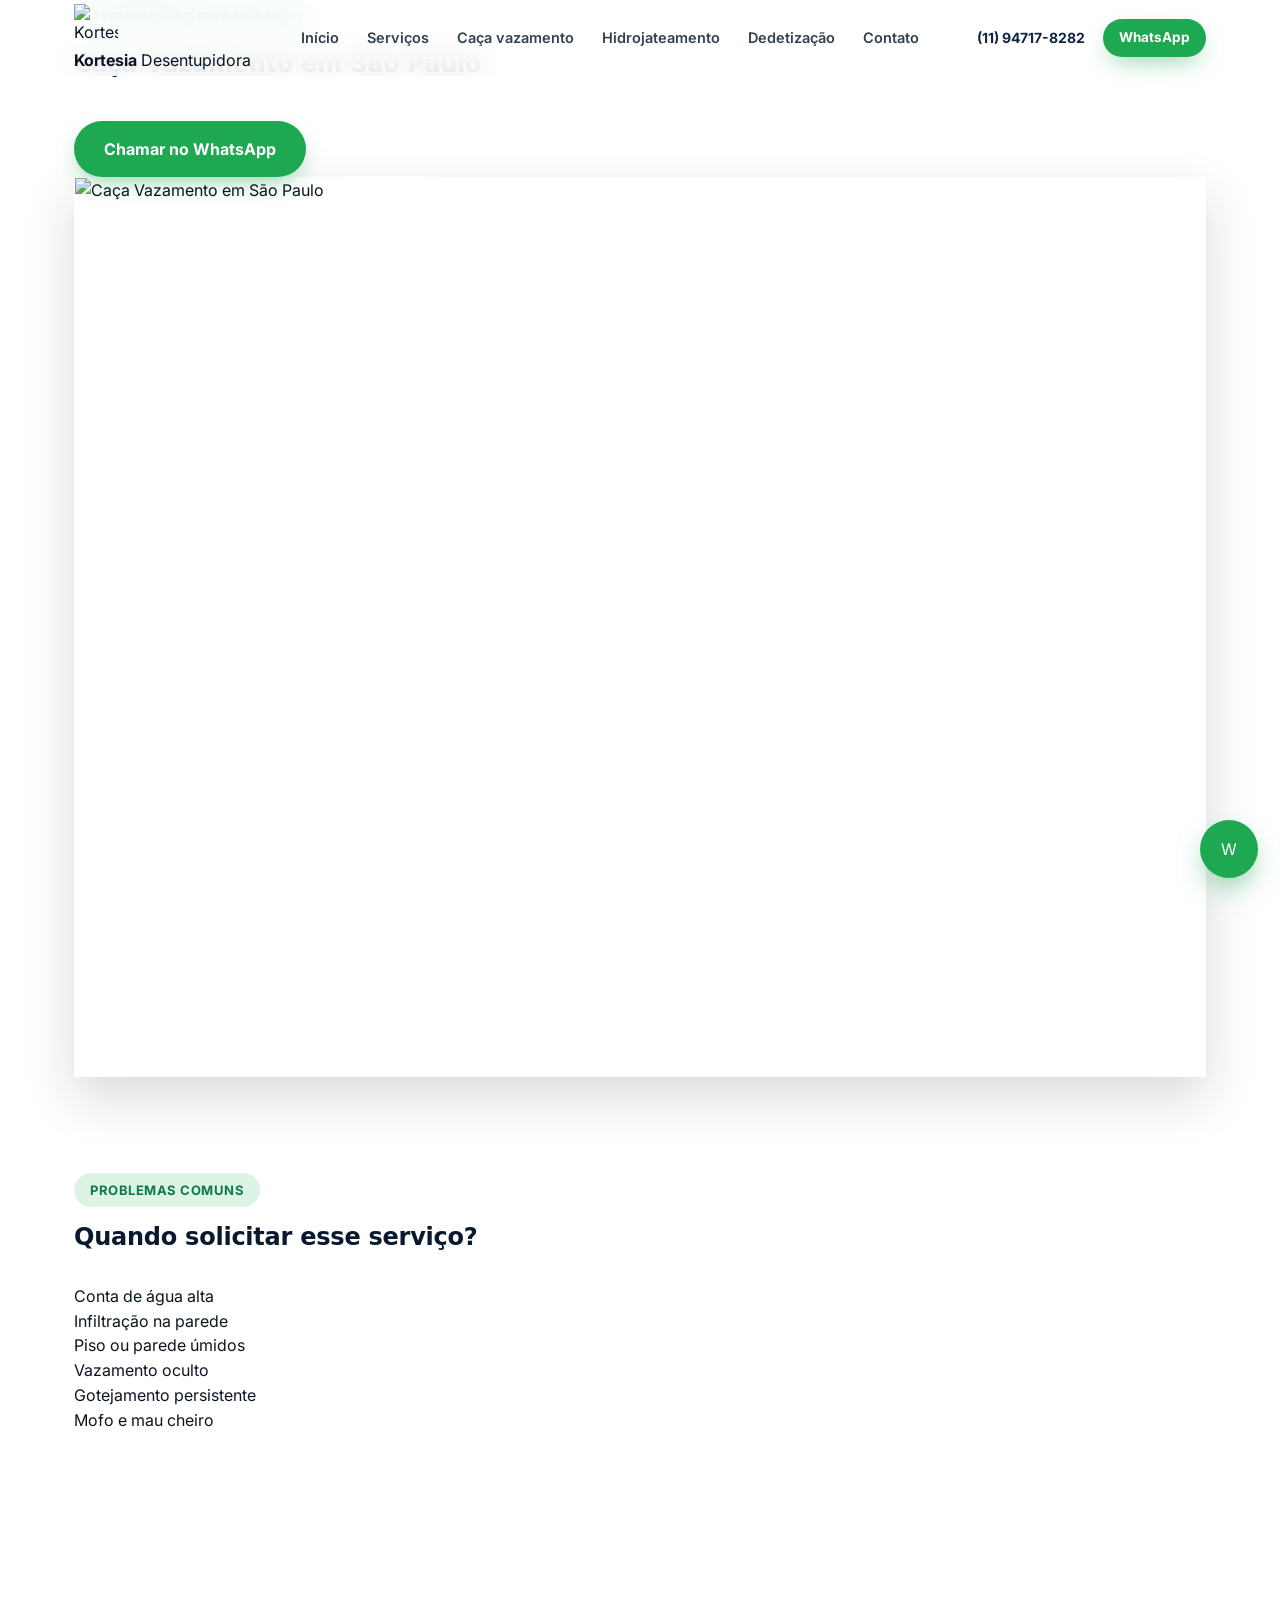
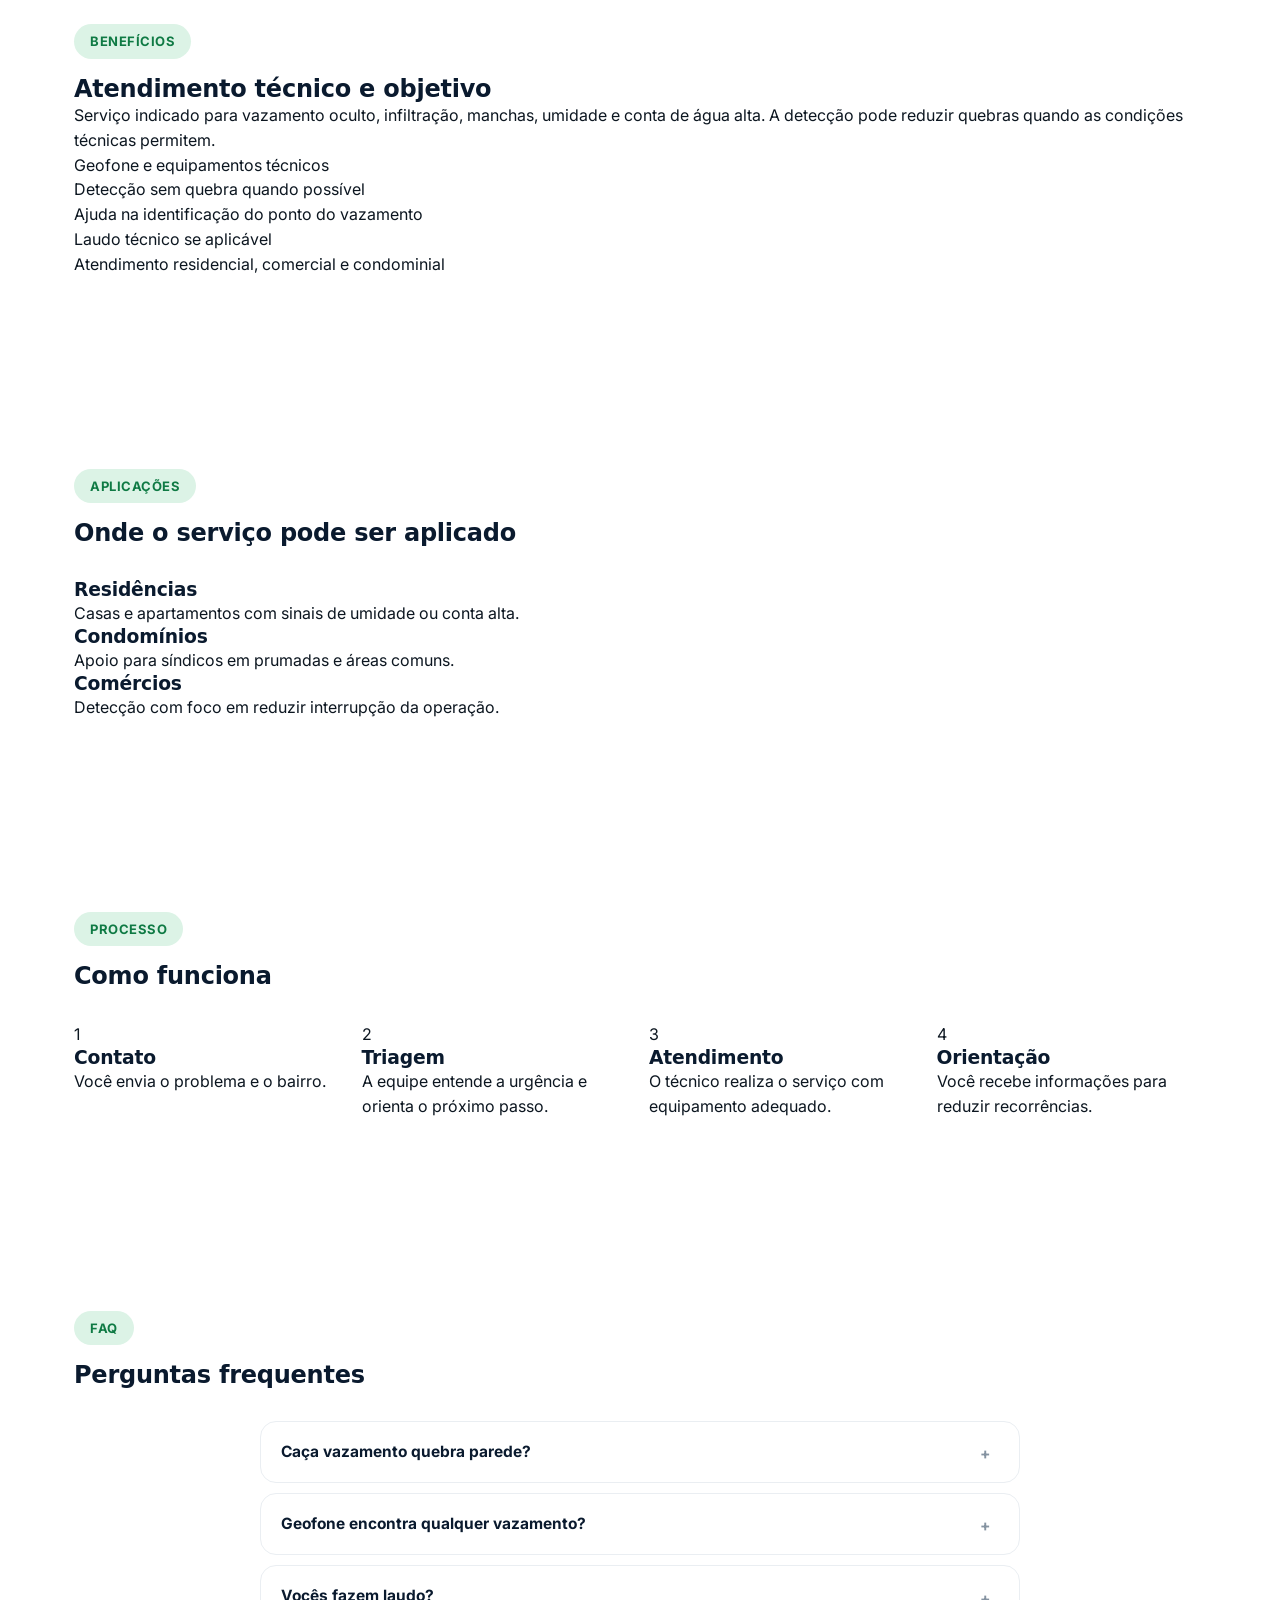
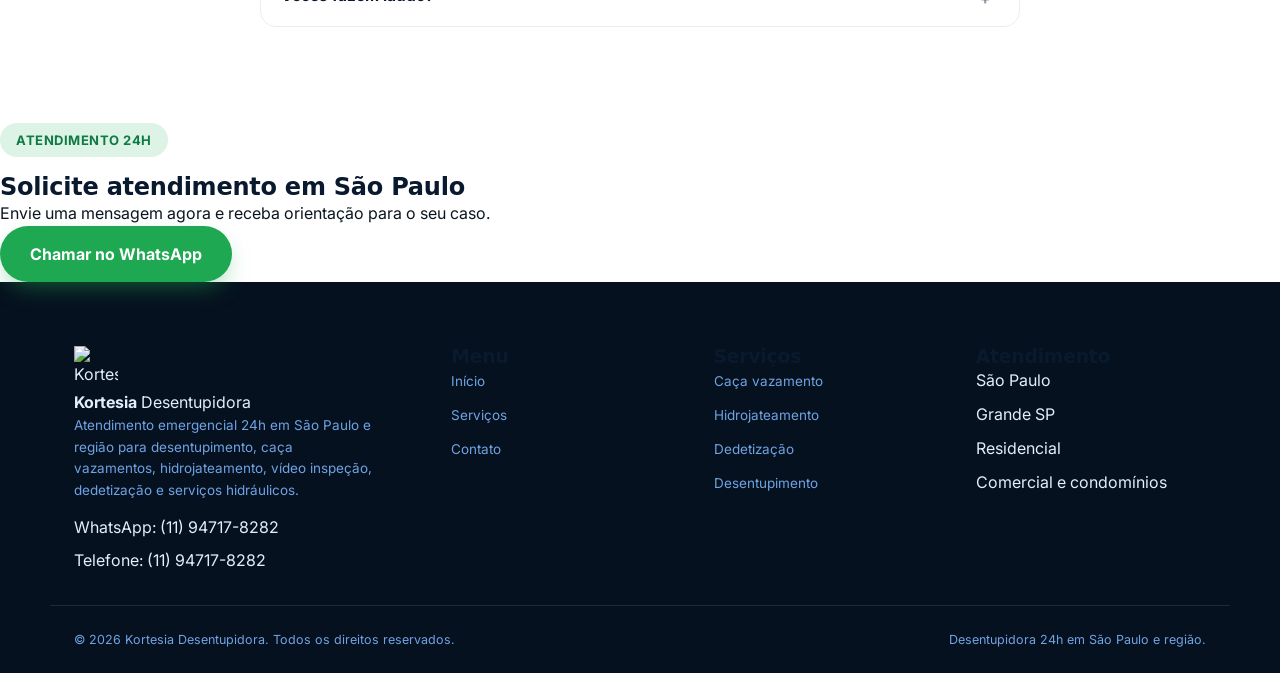
==== pages/caca-vazamento.html @ 4e8996d7 "primeiro commit" ====
<!DOCTYPE html>
<html lang="pt-BR">
  <head>
    <meta charset="UTF-8"/>
    <meta name="viewport" content="width=device-width, initial-scale=1.0"/>
    <title>
      Ca&ccedil;a Vazamento em S&atilde;o Paulo | Kortesia Desentupidora
    </title>
    <meta name="description" content="Servi&ccedil;o indicado para vazamento oculto, infiltra&ccedil;&atilde;o, manchas, umidade e conta de &aacute;gua alta. A detec&ccedil;&atilde;o pode reduzir quebras quando as condi&ccedil;&otilde;es t&eacute;cnicas permitem."/>
    <meta name="robots" content="index, follow"/>
    <meta name="theme-color" content="#0f2f57"/>
    <link rel="canonical" href="https://www.kortesiadesentupidora.com.br/pages/caca-vazamento.html"/>
    <meta property="og:title" content="Ca&ccedil;a Vazamento em S&atilde;o Paulo | Kortesia Desentupidora"/>
    <meta property="og:description" content="Servi&ccedil;o indicado para vazamento oculto, infiltra&ccedil;&atilde;o, manchas, umidade e conta de &aacute;gua alta. A detec&ccedil;&atilde;o pode reduzir quebras quando as condi&ccedil;&otilde;es t&eacute;cnicas permitem."/>
    <meta property="og:type" content="website"/>
    <meta property="og:image" content="https://www.kortesiadesentupidora.com.br/assets/img/caca-vazamento.webp"/>
    <link rel="preconnect" href="https://fonts.googleapis.com"/>
    <link rel="preconnect" href="https://fonts.gstatic.com" crossorigin/>
    <link href="https://fonts.googleapis.com/css2?family=Inter:wght@400;500;600;700;800;900&display=swap" rel="stylesheet"/>
    <link rel="stylesheet" href="../src/css/variables.css" />
    <link rel="stylesheet" href="../src/css/reset.css" />
    <link rel="stylesheet" href="../src/css/base.css" />
    <link rel="stylesheet" href="../src/css/layout.css" />
    <link rel="stylesheet" href="../src/css/components.css" />
    <link rel="stylesheet" href="../src/css/home.css" />
    <link rel="stylesheet" href="../src/css/pages.css" />
    <link rel="stylesheet" href="../src/css/responsive.css" />
  </head>
  <body>
    <header class="site-header" id="header">
      <div class="container header-inner">
        <a class="brand" href="../index.html" aria-label="Kortesia Desentupidora">
          <img src="../assets/img/logo.png" alt="Kortesia Desentupidora" width="44" height="44"/>
          <span>
            <strong>
              Kortesia
            </strong>
            Desentupidora
          </span>
        </a>
        <nav class="desktop-nav" aria-label="Menu principal">
          <a href="../index.html">
            In&iacute;cio
          </a>
          <a href="./servicos.html">
            Servi&ccedil;os
          </a>
          <a href="./caca-vazamento.html">
            Ca&ccedil;a vazamento
          </a>
          <a href="./hidrojateamento.html">
            Hidrojateamento
          </a>
          <a href="./dedetizacao.html">
            Dedetiza&ccedil;&atilde;o
          </a>
          <a href="./contato.html">
            Contato
          </a>
        </nav>
        <div class="header-actions">
          <a class="header-phone" href="#" data-phone-link>
            <span data-phone-display>
            </span>
          </a>
          <a class="btn btn-whatsapp btn-sm" href="#" data-whatsapp-message="Ol&aacute;! Preciso de um or&ccedil;amento." target="_blank" rel="noopener">
            WhatsApp
          </a>
          <button class="hamburger" id="hamburger" type="button" aria-label="Abrir menu" aria-expanded="false" aria-controls="mobileMenu">
            <span>
            </span>
            <span>
            </span>
            <span>
            </span>
          </button>
        </div>
      </div>
    </header>
    <div class="mobile-menu" id="mobileMenu" role="navigation" aria-label="Menu mobile" aria-hidden="true">
      <a href="../index.html">
        In&iacute;cio
      </a>
      <a href="./servicos.html">
        Servi&ccedil;os
      </a>
      <a href="./caca-vazamento.html">
        Ca&ccedil;a vazamento
      </a>
      <a href="./hidrojateamento.html">
        Hidrojateamento
      </a>
      <a href="./dedetizacao.html">
        Dedetiza&ccedil;&atilde;o
      </a>
      <a href="./contato.html">
        Contato
      </a>
      <div class="mobile-menu-actions">
        <a class="btn btn-whatsapp" href="#" data-whatsapp-message="Ol&aacute;! Preciso de atendimento." target="_blank" rel="noopener">
          Chamar no WhatsApp
        </a>
        <a class="btn btn-phone" href="#" data-phone-link>
          Ligar agora:
          <span data-phone-display>
          </span>
        </a>
      </div>
    </div>
    <main>
      <section class="page-hero">
        <div class="container page-hero-grid">
          <div>
            <span class="eyebrow">
              Atendimento em S&atilde;o Paulo
            </span>
            <h1>
              Ca&ccedil;a Vazamento em S&atilde;o Paulo
            </h1>
            <p>
              Localiza&ccedil;&atilde;o de vazamentos ocultos com geofone e equipamentos t&eacute;cnicos, sem quebradeira quando poss&iacute;vel.
            </p>
            <div class="hero-actions">
              <a class="btn btn-whatsapp btn-lg" href="#" data-whatsapp-message="Ol&aacute;! Preciso de ca&ccedil;a vazamento em S&atilde;o Paulo." target="_blank" rel="noopener">
                Chamar no WhatsApp
              </a>
              <a class="btn btn-outline btn-lg" href="#" data-phone-link>
                Ligar agora
              </a>
            </div>
          </div>
          <img src="../assets/img/caca-vazamento.webp" alt="Ca&ccedil;a Vazamento em S&atilde;o Paulo" width="1200" height="900"/>
        </div>
      </section>
      <section class="section soft">
        <div class="container">
          <div class="section-head">
            <span class="eyebrow">
              Problemas comuns
            </span>
            <h2>
              Quando solicitar esse servi&ccedil;o?
            </h2>
          </div>
          <div class="quick-grid reveal">
            <div>
              Conta de &aacute;gua alta
            </div>
            <div>
              Infiltra&ccedil;&atilde;o na parede
            </div>
            <div>
              Piso ou parede &uacute;midos
            </div>
            <div>
              Vazamento oculto
            </div>
            <div>
              Gotejamento persistente
            </div>
            <div>
              Mofo e mau cheiro
            </div>
          </div>
        </div>
      </section>
      <section class="section">
        <div class="container split-grid">
          <div>
            <span class="eyebrow">
              Benef&iacute;cios
            </span>
            <h2>
              Atendimento t&eacute;cnico e objetivo
            </h2>
            <p>
              Servi&ccedil;o indicado para vazamento oculto, infiltra&ccedil;&atilde;o, manchas, umidade e conta de &aacute;gua alta. A detec&ccedil;&atilde;o pode reduzir quebras quando as condi&ccedil;&otilde;es t&eacute;cnicas permitem.
            </p>
          </div>
          <ul class="check-list boxed reveal">
            <li>
              Geofone e equipamentos t&eacute;cnicos
            </li>
            <li>
              Detec&ccedil;&atilde;o sem quebra quando poss&iacute;vel
            </li>
            <li>
              Ajuda na identifica&ccedil;&atilde;o do ponto do vazamento
            </li>
            <li>
              Laudo t&eacute;cnico se aplic&aacute;vel
            </li>
            <li>
              Atendimento residencial, comercial e condominial
            </li>
          </ul>
        </div>
      </section>
      <section class="section soft">
        <div class="container">
          <div class="section-head">
            <span class="eyebrow">
              Aplica&ccedil;&otilde;es
            </span>
            <h2>
              Onde o servi&ccedil;o pode ser aplicado
            </h2>
          </div>
          <div class="benefit-grid reveal">
            <article>
              <h3>
                Resid&ecirc;ncias
              </h3>
              <p>
                Casas e apartamentos com sinais de umidade ou conta alta.
              </p>
            </article>
            <article>
              <h3>
                Condom&iacute;nios
              </h3>
              <p>
                Apoio para s&iacute;ndicos em prumadas e &aacute;reas comuns.
              </p>
            </article>
            <article>
              <h3>
                Com&eacute;rcios
              </h3>
              <p>
                Detec&ccedil;&atilde;o com foco em reduzir interrup&ccedil;&atilde;o da opera&ccedil;&atilde;o.
              </p>
            </article>
          </div>
        </div>
      </section>
      <section class="section">
        <div class="container">
          <div class="section-head">
            <span class="eyebrow">
              Processo
            </span>
            <h2>
              Como funciona
            </h2>
          </div>
          <div class="steps reveal">
            <article>
              <span>
                1
              </span>
              <h3>
                Contato
              </h3>
              <p>
                Voc&ecirc; envia o problema e o bairro.
              </p>
            </article>
            <article>
              <span>
                2
              </span>
              <h3>
                Triagem
              </h3>
              <p>
                A equipe entende a urg&ecirc;ncia e orienta o pr&oacute;ximo passo.
              </p>
            </article>
            <article>
              <span>
                3
              </span>
              <h3>
                Atendimento
              </h3>
              <p>
                O t&eacute;cnico realiza o servi&ccedil;o com equipamento adequado.
              </p>
            </article>
            <article>
              <span>
                4
              </span>
              <h3>
                Orienta&ccedil;&atilde;o
              </h3>
              <p>
                Voc&ecirc; recebe informa&ccedil;&otilde;es para reduzir recorr&ecirc;ncias.
              </p>
            </article>
          </div>
        </div>
      </section>
      <section class="section soft">
        <div class="container">
          <div class="section-head">
            <span class="eyebrow">
              FAQ
            </span>
            <h2>
              Perguntas frequentes
            </h2>
          </div>
          <div class="faq-list reveal">
            <div class="faq-item">
              <button type="button" class="faq-q" aria-expanded="false">
                <span>
                  Ca&ccedil;a vazamento quebra parede?
                </span>
                <span class="faq-arrow">
                  +
                </span>
              </button>
              <div class="faq-a">
                A detec&ccedil;&atilde;o busca reduzir quebras. Quando necess&aacute;rio, a abertura &eacute; orientada no ponto mais prov&aacute;vel.
              </div>
            </div>
            <div class="faq-item">
              <button type="button" class="faq-q" aria-expanded="false">
                <span>
                  Geofone encontra qualquer vazamento?
                </span>
                <span class="faq-arrow">
                  +
                </span>
              </button>
              <div class="faq-a">
                O resultado depende do tipo de tubula&ccedil;&atilde;o, ru&iacute;do do ambiente e condi&ccedil;&otilde;es do local.
              </div>
            </div>
            <div class="faq-item">
              <button type="button" class="faq-q" aria-expanded="false">
                <span>
                  Voc&ecirc;s fazem laudo?
                </span>
                <span class="faq-arrow">
                  +
                </span>
              </button>
              <div class="faq-a">
                Quando aplic&aacute;vel, o laudo pode ser solicitado junto ao atendimento.
              </div>
            </div>
          </div>
        </div>
      </section>
      <div class="cta-band reveal">
        <div>
          <span class="eyebrow">
            Atendimento 24h
          </span>
          <h2>
            Solicite atendimento em S&atilde;o Paulo
          </h2>
          <p>
            Envie uma mensagem agora e receba orienta&ccedil;&atilde;o para o seu caso.
          </p>
        </div>
        <a class="btn btn-whatsapp btn-lg" href="#" data-whatsapp-message="Ol&aacute;! Preciso de ca&ccedil;a vazamento em S&atilde;o Paulo." target="_blank" rel="noopener">
          Chamar no WhatsApp
        </a>
      </div>
    </main>
    <footer class="site-footer">
      <div class="container footer-grid">
        <div class="footer-brand">
          <a class="brand brand-footer" href="../index.html">
            <img src="../assets/img/logo.png" alt="Kortesia Desentupidora" width="44" height="44" loading="lazy"/>
            <span>
              <strong>
                Kortesia
              </strong>
              Desentupidora
            </span>
          </a>
          <p>
            Atendimento emergencial 24h em S&atilde;o Paulo e regi&atilde;o para desentupimento, ca&ccedil;a vazamentos, hidrojateamento, v&iacute;deo inspe&ccedil;&atilde;o, dedetiza&ccedil;&atilde;o e servi&ccedil;os hidr&aacute;ulicos.
          </p>
          <div class="footer-contact">
            <a href="#" data-whatsapp-message="Ol&aacute;! Preciso de atendimento." target="_blank" rel="noopener">
              WhatsApp:
              <span data-phone-display>
              </span>
            </a>
            <a href="#" data-phone-link>
              Telefone:
              <span data-phone-display>
              </span>
            </a>
          </div>
        </div>
        <div>
          <h3>
            Menu
          </h3>
          <ul>
            <li>
              <a href="../index.html">
                In&iacute;cio
              </a>
            </li>
            <li>
              <a href="./servicos.html">
                Servi&ccedil;os
              </a>
            </li>
            <li>
              <a href="./contato.html">
                Contato
              </a>
            </li>
          </ul>
        </div>
        <div>
          <h3>
            Servi&ccedil;os
          </h3>
          <ul>
            <li>
              <a href="./caca-vazamento.html">
                Ca&ccedil;a vazamento
              </a>
            </li>
            <li>
              <a href="./hidrojateamento.html">
                Hidrojateamento
              </a>
            </li>
            <li>
              <a href="./dedetizacao.html">
                Dedetiza&ccedil;&atilde;o
              </a>
            </li>
            <li>
              <a href="./servicos.html">
                Desentupimento
              </a>
            </li>
          </ul>
        </div>
        <div>
          <h3>
            Atendimento
          </h3>
          <ul>
            <li>
              S&atilde;o Paulo
            </li>
            <li>
              Grande SP
            </li>
            <li>
              Residencial
            </li>
            <li>
              Comercial e condom&iacute;nios
            </li>
          </ul>
        </div>
      </div>
      <div class="container footer-bottom">
        <span>
          &copy; 2026 Kortesia Desentupidora. Todos os direitos reservados.
        </span>
        <span>
          Desentupidora 24h em S&atilde;o Paulo e regi&atilde;o.
        </span>
      </div>
    </footer>
    <a class="fab-whatsapp" href="#" data-whatsapp-message="Ol&aacute;! Preciso de atendimento." target="_blank" rel="noopener" aria-label="Chamar no WhatsApp">
      <span>
        W
      </span>
    </a>
    <div class="mobile-bar" role="navigation" aria-label="A&ccedil;&otilde;es r&aacute;pidas">
      <a class="btn btn-whatsapp" href="#" data-whatsapp-message="Ol&aacute;! Preciso de atendimento." target="_blank" rel="noopener">
        WhatsApp
      </a>
      <a class="btn btn-phone" href="#" data-phone-link>
        Ligar agora
      </a>
    </div>
    <script defer src="../src/js/config.js">
    </script>
    <script defer src="../src/js/whatsapp.js">
    </script>
    <script defer src="../src/js/menu.js">
    </script>
    <script defer src="../src/js/faq.js">
    </script>
    <script defer src="../src/js/scroll.js">
    </script>
    <script defer src="../src/js/form.js">
    </script>
    <script defer src="../src/js/main.js">
    </script>
    <script type="application/ld+json">
      {"@context":"https://schema.org","@type":"Plumber","name":"Kortesia Desentupidora","url":"https://www.kortesiadesentupidora.com.br/pages/caca-vazamento.html","telephone":"+5511947178282","areaServed":{"@type":"City","name":"S\u00e3o Paulo"},"description":"Ca&ccedil;a Vazamento em S&atilde;o Paulo","serviceType":["Ca&ccedil;a Vazamento em S&atilde;o Paulo"]}
    </script>
  </body>
</html>
---- src/css/variables.css ----
/* Variaveis de design */
:root{
  /* Brand — navy/petróleo (confiança técnica) + verde sinal (disponibilidade) */
  --navy-950:#06111f;
  --navy-900:#0a1a2e;
  --navy-800:#102542;
  --navy-700:#15315a;
  --navy-600:#1c4174;
  --navy-500:#27548f;
  --blue-400:#3f7fd1;
  --blue-300:#6fa3e3;
  --blue-100:#e4eefb;
  --blue-50:#f3f8fd;

  --signal-700:#0f7a44;
  --signal-600:#129650;
  --signal-500:#17ab5c;
  --signal-100:#dcf3e6;

  --wa-600:#1da851;
  --wa-700:#168a42;

  --amber-600:#c2660c;
  --amber-100:#fdedd9;

  --ink-900:#0c1620;
  --ink-700:#33414f;
  --ink-500:#5c6b7a;
  --ink-400:#8593a1;
  --ink-200:#d7dee5;
  --ink-100:#eaeef2;
  --ink-50:#f6f8fa;
  --white:#ffffff;

  --font-display:'Sora', system-ui, sans-serif;
  --font-body:'Inter', system-ui, sans-serif;

  --space-3xs:4px;
  --space-2xs:8px;
  --space-xs:12px;
  --space-sm:16px;
  --space-md:24px;
  --space-lg:32px;
  --space-xl:48px;
  --space-2xl:64px;
  --space-3xl:96px;

  --radius-sm:10px;
  --radius-md:16px;
  --radius-lg:22px;
  --radius-pill:999px;

  --shadow-sm:0 1px 2px rgba(10,26,46,.06), 0 1px 3px rgba(10,26,46,.08);
  --shadow-md:0 8px 24px rgba(10,26,46,.10);
  --shadow-lg:0 20px 48px rgba(10,26,46,.16);
  --shadow-card:0 1px 2px rgba(10,26,46,.04), 0 12px 28px rgba(10,26,46,.07);

  --ease:cubic-bezier(.32,.08,.24,1);
  --dur:220ms;

  --container:1180px;
  --header-h:76px;
}
---- src/css/base.css ----
/* Base, tipografia e utilitarios */
body{
  font-family:var(--font-body);
  color:var(--ink-900);
  background:var(--white);
  -webkit-font-smoothing:antialiased;
  line-height:1.55;
}
h1,h2,h3,h4{font-family:var(--font-display); color:var(--navy-900); line-height:1.18; letter-spacing:-.01em;}
.container{max-width:var(--container); margin:0 auto; padding:0 var(--space-md);}


:focus-visible{outline:3px solid var(--blue-300); outline-offset:2px; border-radius:4px;}

.section{padding:var(--space-3xl) 0;}
.section-sm{padding:var(--space-xl) 0;}


.text-center{text-align:center;}
.mt-12{margin-top:var(--space-xs);}
.mt-20{margin-top:var(--space-sm);}
.mt-32{margin-top:var(--space-md);}
.mt-40{margin-top:var(--space-lg);}
.mb-48{margin-bottom:var(--space-xl);}

.eyebrow{
  display:inline-flex; align-items:center; gap:8px;
  font-family:var(--font-body); font-weight:700; font-size:13px; letter-spacing:.04em; text-transform:uppercase;
  color:var(--signal-700); background:var(--signal-100);
  padding:7px 16px; border-radius:var(--radius-pill);
  margin-bottom:var(--space-sm);
}
.eyebrow--light{ color:var(--blue-300); background:rgba(255,255,255,.1); }
.eyebrow svg{width:15px;height:15px;}

.section-title{font-size:clamp(28px,4vw,40px); font-weight:700; margin-bottom:var(--space-xs);}
.section-title--light{color:var(--white);}
.section-subtitle{font-size:17px; color:var(--ink-500); max-width:560px; margin-top:var(--space-2xs);}
.section-subtitle--center{margin-left:auto;margin-right:auto; text-align:center;}
.section-subtitle--light{color:var(--blue-100);}
.section-head{margin-bottom:var(--space-lg);}

.ico{width:22px;height:22px;flex:none;stroke:currentColor;fill:none;stroke-width:1.8;stroke-linecap:round;stroke-linejoin:round;}
---- src/css/layout.css ----
/* Layout: header, menu e footer */
#header{
  position:fixed; top:0; left:0; right:0; z-index:100;
  height:var(--header-h);
  background:rgba(255,255,255,.85); backdrop-filter:blur(14px); -webkit-backdrop-filter:blur(14px);
  border-bottom:1px solid transparent;
  transition:border-color var(--dur) var(--ease), box-shadow var(--dur) var(--ease), background var(--dur) var(--ease);
}
#header.is-scrolled{border-color:var(--ink-100); box-shadow:0 6px 24px rgba(10,26,46,.06); background:rgba(255,255,255,.96);}
.header-inner{display:flex; align-items:center; justify-content:space-between; height:var(--header-h); gap:var(--space-md);}

.logo{display:flex; align-items:center; gap:11px; font-family:var(--font-display); font-weight:700; font-size:19px; color:var(--navy-900); flex:none;}
.logo-icon{
  width:38px;height:38px;border-radius:11px; background:linear-gradient(155deg, var(--navy-700), var(--navy-900));
  display:flex;align-items:center;justify-content:center; color:var(--signal-500); flex:none;
}
.logo-icon svg{width:21px;height:21px;}
.logo .accent{color:var(--signal-600);}

nav[aria-label="Menu principal"]{display:flex; align-items:center; gap:var(--space-md);}
nav[aria-label="Menu principal"] a{font-weight:600; font-size:14.5px; color:var(--ink-700); padding:8px 2px; position:relative; transition:color var(--dur);}
nav[aria-label="Menu principal"] a:hover{color:var(--navy-900);}
nav[aria-label="Menu principal"] a::after{
  content:""; position:absolute; left:0; right:0; bottom:0; height:2px; background:var(--signal-500);
  transform:scaleX(0); transition:transform var(--dur) var(--ease);
}
nav[aria-label="Menu principal"] a:hover::after{transform:scaleX(1);}

.header-actions{display:flex; align-items:center; gap:10px;}
.header-phone{display:flex; align-items:center; gap:7px; font-weight:700; font-size:14px; color:var(--navy-800); padding:9px 8px; border-radius:var(--radius-pill);}
.header-phone svg{width:17px;height:17px;}
.header-phone:hover{color:var(--signal-600);}

.hamburger{display:none; flex-direction:column; justify-content:center; gap:5px; width:40px; height:40px; border-radius:10px;}
.hamburger span{display:block; width:20px; height:2px; background:var(--navy-900); margin:0 auto; transition:transform var(--dur), opacity var(--dur);}
.hamburger.open span:nth-child(1){transform:translateY(7px) rotate(45deg);}
.hamburger.open span:nth-child(2){opacity:0;}
.hamburger.open span:nth-child(3){transform:translateY(-7px) rotate(-45deg);}




/* Mobile menu */
.mobile-menu{
  position:fixed; inset:var(--header-h) 0 0 0; z-index:99; background:var(--white);
  transform:translateX(100%); transition:transform var(--dur) var(--ease);
  padding:var(--space-md); overflow-y:auto;
  display:flex; flex-direction:column; gap:2px;
}
.mobile-menu.open{transform:translateX(0);}
.mobile-menu a{display:flex; align-items:center; gap:12px; padding:15px 10px; font-weight:600; font-size:16px; color:var(--ink-700); border-bottom:1px solid var(--ink-100);}
.mobile-menu a svg{width:19px;height:19px; color:var(--signal-600); flex:none;}
.mobile-menu-actions{display:flex; flex-direction:column; gap:10px; margin-top:var(--space-md);}
.mobile-menu-actions .btn{width:100%;}
body.menu-open{overflow:hidden;}

footer{background:var(--navy-950); color:var(--blue-100); padding:var(--space-2xl) 0 var(--space-md);}
.footer-grid{display:grid; grid-template-columns:1.5fr 1fr 1fr 1fr; gap:var(--space-lg); padding-bottom:var(--space-lg); border-bottom:1px solid rgba(255,255,255,.1);}


.footer-brand .logo{color:var(--white); margin-bottom:14px;}
.footer-brand p{font-size:13.5px; color:var(--blue-300); line-height:1.6; max-width:300px;}
.footer-contact{display:flex; flex-direction:column; gap:8px; margin-top:14px;}
.footer-contact-link{display:flex; align-items:center; gap:8px; font-size:13.5px; font-weight:600; color:var(--blue-100);}
.footer-contact-link svg{width:15px;height:15px; color:var(--signal-500);}
footer h4{font-family:var(--font-body); font-size:13px; font-weight:700; text-transform:uppercase; letter-spacing:.04em; color:var(--white); margin-bottom:14px;}
footer ul{display:flex; flex-direction:column; gap:9px;}
footer ul a{font-size:13.5px; color:var(--blue-300); transition:color var(--dur);}
footer ul a:hover{color:var(--white);}
.footer-bottom{display:flex; justify-content:space-between; flex-wrap:wrap; gap:8px; padding-top:var(--space-md); font-size:12.5px; color:var(--blue-300);}
---- src/css/components.css ----
/* Componentes reutilizaveis */
.btn{
  display:inline-flex; align-items:center; justify-content:center; gap:9px;
  font-family:var(--font-body); font-weight:700; font-size:15px;
  padding:13px 24px; border-radius:var(--radius-pill);
  transition:transform var(--dur) var(--ease), box-shadow var(--dur) var(--ease), background var(--dur) var(--ease), color var(--dur) var(--ease), border-color var(--dur) var(--ease);
  white-space:nowrap; line-height:1; min-height:48px;
}
.btn svg{width:19px;height:19px;}
.btn:active{transform:translateY(1px) scale(.99);}
.btn-lg{padding:16px 30px; font-size:16px; min-height:56px;}
.btn-sm{padding:9px 16px; font-size:13.5px; min-height:38px;}

.btn-whatsapp{background:var(--wa-600); color:var(--white); box-shadow:0 10px 24px -8px rgba(29,168,81,.55);}
.btn-whatsapp:hover{background:var(--wa-700); box-shadow:0 14px 28px -8px rgba(29,168,81,.6); transform:translateY(-2px);}

.btn-outline{background:transparent; color:var(--white); border:1.5px solid rgba(255,255,255,.42);}
.btn-outline:hover{background:rgba(255,255,255,.1); border-color:rgba(255,255,255,.7);}

.btn-phone{background:var(--navy-800); color:var(--white);}
.btn-phone:hover{background:var(--navy-900); transform:translateY(-2px);}

.btn-ghost{background:transparent; color:var(--navy-600); padding-left:0; padding-right:0; min-height:auto;}
.btn-ghost:hover{color:var(--signal-600); gap:13px;}
.btn-ghost svg{width:16px;height:16px;}

.faq-list{max-width:760px; margin:var(--space-lg) auto 0; display:flex; flex-direction:column; gap:10px;}
.faq-item{border:1px solid var(--ink-100); border-radius:var(--radius-md); overflow:hidden; background:var(--white);}
.faq-q{
  width:100%; display:flex; align-items:center; justify-content:space-between; gap:14px;
  padding:18px 20px; font-family:var(--font-body); font-weight:700; font-size:15.5px; color:var(--navy-900); text-align:left;
}
.faq-arrow{width:19px;height:19px; color:var(--ink-400); flex:none; transition:transform var(--dur) var(--ease);}
.faq-item.open .faq-arrow{transform:rotate(180deg); color:var(--signal-600);}
.faq-a{
  max-height:0; overflow:hidden; transition:max-height var(--dur) var(--ease);
  font-size:14.5px; color:var(--ink-500); line-height:1.65;
}
.faq-a-inner{padding:0 20px 18px;}
.faq-item.open .faq-a{max-height:260px;}

.contact-inner{display:grid; grid-template-columns:.85fr 1.15fr; gap:var(--space-2xl); align-items:start;}


.contact-info{display:flex; flex-direction:column; gap:14px;}
.contact-item{display:flex; align-items:center; gap:14px;}
.contact-item-icon{width:46px;height:46px;border-radius:13px; background:var(--blue-50); color:var(--navy-700); display:flex;align-items:center;justify-content:center; flex:none;}
.contact-item-icon svg{width:21px;height:21px;}
.contact-item-text{display:flex; flex-direction:column;}
.contact-item-text .lbl{font-size:12px; color:var(--ink-400); font-weight:600;}
.contact-item-text .val{font-size:15px; font-weight:700; color:var(--ink-900);}

.map-placeholder{
  border:1.5px dashed var(--ink-200); border-radius:var(--radius-md); padding:30px 20px;
  display:flex; flex-direction:column; align-items:center; gap:6px; text-align:center; color:var(--ink-400); background:var(--ink-50);
}
.map-placeholder svg{width:26px;height:26px; margin-bottom:4px;}
.map-placeholder-hint{font-size:12px;}
.contact-actions{display:flex; gap:12px; margin-top:var(--space-md); flex-wrap:wrap;}

.contact-form{background:var(--ink-50); border-radius:var(--radius-lg); padding:var(--space-lg);}
.contact-form-title{font-size:21px; margin-bottom:4px;}
.contact-form-subtitle{font-size:14px; color:var(--ink-500); margin-bottom:var(--space-md);}
.form-row{display:grid; grid-template-columns:1fr 1fr; gap:14px;}

.form-group{margin-bottom:14px; display:flex; flex-direction:column; gap:6px;}
.form-group label{font-size:13px; font-weight:700; color:var(--ink-700);}
.form-group input, .form-group select, .form-group textarea{
  border:1.5px solid var(--ink-200); border-radius:var(--radius-sm); padding:12px 14px; font-size:14.5px; color:var(--ink-900);
  background:var(--white); transition:border-color var(--dur);
}
.form-group input:focus, .form-group select:focus, .form-group textarea:focus{border-color:var(--blue-400);}
.form-group input[aria-invalid="true"]{border-color:#d4453a;}
.form-group textarea{min-height:96px; resize:vertical;}
.contact-submit{width:100%; margin-top:6px;}
.form-note{font-size:12.5px; color:var(--ink-400); text-align:center; margin-top:10px;}

.fab-whatsapp{
  position:fixed; right:22px; bottom:22px; z-index:90; width:58px;height:58px; border-radius:50%;
  background:var(--wa-600); color:var(--white); display:flex;align-items:center;justify-content:center;
  box-shadow:0 12px 28px -6px rgba(29,168,81,.55); transition:transform var(--dur) var(--ease);
}
.fab-whatsapp:hover{transform:scale(1.07); background:var(--wa-700);}
.fab-whatsapp svg{width:27px;height:27px;}
.fab-tooltip{
  position:absolute; right:70px; background:var(--navy-900); color:var(--white); font-size:12.5px; font-weight:700;
  padding:7px 12px; border-radius:8px; white-space:nowrap; opacity:0; pointer-events:none; transition:opacity var(--dur);
}
.fab-whatsapp:hover .fab-tooltip{opacity:1;}


.mobile-bar{
  display:none; position:fixed; bottom:0; left:0; right:0; z-index:89; background:var(--white);
  border-top:1px solid var(--ink-100); padding:10px 12px; gap:10px; box-shadow:0 -8px 24px rgba(10,26,46,.08);
}
.mobile-bar .btn{flex:1;}

.reveal{opacity:0; transform:translateY(18px); transition:opacity .6s var(--ease), transform .6s var(--ease);}
.reveal.visible{opacity:1; transform:translateY(0);}
.reveal-stagger > *{opacity:0; transform:translateY(18px); transition:opacity .55s var(--ease), transform .55s var(--ease);}
.reveal-stagger.visible > *{opacity:1; transform:translateY(0);}
.reveal-stagger.visible > *:nth-child(1){transition-delay:0ms;}
.reveal-stagger.visible > *:nth-child(2){transition-delay:60ms;}
.reveal-stagger.visible > *:nth-child(3){transition-delay:120ms;}
.reveal-stagger.visible > *:nth-child(4){transition-delay:180ms;}
.reveal-stagger.visible > *:nth-child(5){transition-delay:240ms;}
.reveal-stagger.visible > *:nth-child(6){transition-delay:300ms;}
.reveal-stagger.visible > *:nth-child(7){transition-delay:360ms;}
.reveal-stagger.visible > *:nth-child(8){transition-delay:420ms;}
.reveal-stagger.visible > *:nth-child(9){transition-delay:480ms;}

.u-inline-style-1{
  display: none !important;
}

.u-inline-style-2{
  width: 21px !important;
  height: 21px !important;
  stroke: currentColor !important;
}

.u-inline-style-3{
  stroke: none !important;
  fill: currentColor !important;
}

.u-inline-style-4{
  width: 19px !important;
  height: 19px !important;
  stroke: none !important;
  fill: currentColor !important;
}

.u-inline-style-5{
  width: 16px !important;
  height: 16px !important;
}

.u-inline-style-6{
  width: 26px !important;
  height: 26px !important;
  stroke: #fff !important;
  fill: none !important;
  stroke-width: 1.8 !important;
}

.u-inline-style-7{
  width: 17px !important;
  height: 17px !important;
  stroke: #fff !important;
  fill: none !important;
  stroke-width: 2 !important;
}

.u-inline-style-8{
  width: 14px !important;
  height: 14px !important;
  stroke: #fff !important;
  fill: none !important;
  stroke-width: 2.2 !important;
}

.u-inline-style-9{
  width: 14px !important;
  height: 14px !important;
}

.u-inline-style-10{
  width: 18px !important;
  height: 18px !important;
  stroke: none !important;
  fill: currentColor !important;
}

.u-inline-style-11{
  width: 28px !important;
  height: 28px !important;
  stroke: var(--navy-700) !important;
  fill: none !important;
  stroke-width: 1.8 !important;
}

.u-inline-style-12{
  width: 13px !important;
  height: 13px !important;
}

.u-inline-style-13{
  background: var(--ink-50) !important;
}

.u-inline-style-14{
  stroke: var(--ink-400) !important;
  fill: none !important;
  stroke-width: 1.6 !important;
}

.u-inline-style-15{
  width: 16px !important;
  height: 16px !important;
  stroke: none !important;
  fill: currentColor !important;
}

.u-inline-style-16{
  width: 21px !important;
  height: 21px !important;
  stroke: currentColor !important;
  fill: none !important;
  stroke-width: 1.8 !important;
}

.u-inline-style-17{
  width: 27px !important;
  height: 27px !important;
  stroke: none !important;
  fill: currentColor !important;
}
---- src/css/home.css ----
/* Home sections */
#hero{
  padding:calc(var(--header-h) + 56px) 0 64px;
  background:
    radial-gradient(820px 420px at 88% -8%, rgba(63,127,209,.35), transparent 60%),
    linear-gradient(168deg, var(--navy-950), var(--navy-900) 55%, var(--navy-800));
  position:relative; overflow:hidden; color:var(--white);
}
#hero::before{
  content:""; position:absolute; inset:0;
  background-image:linear-gradient(rgba(255,255,255,.045) 1px, transparent 1px), linear-gradient(90deg, rgba(255,255,255,.045) 1px, transparent 1px);
  background-size:42px 42px; mask-image:linear-gradient(to bottom, rgba(0,0,0,.7), transparent 75%); pointer-events:none;
}
.hero-inner{position:relative; z-index:1; display:grid; grid-template-columns:1.05fr .95fr; gap:var(--space-2xl); align-items:center;}


.hero-badge{
  display:inline-flex; align-items:center; gap:9px; font-weight:700; font-size:13.5px;
  background:rgba(255,255,255,.08); border:1px solid rgba(255,255,255,.16);
  padding:8px 16px 8px 12px; border-radius:var(--radius-pill); margin-bottom:var(--space-sm);
  color:var(--blue-100);
}
.hero-badge .dot{width:8px;height:8px;border-radius:50%; background:var(--signal-500); box-shadow:0 0 0 0 rgba(23,171,92,.6); animation:pulse 2s infinite;}
@keyframes pulse{
  0%{box-shadow:0 0 0 0 rgba(23,171,92,.55);}
  70%{box-shadow:0 0 0 8px rgba(23,171,92,0);}
  100%{box-shadow:0 0 0 0 rgba(23,171,92,0);}
}
#hero h1{font-size:clamp(34px,5vw,54px); font-weight:800; color:var(--white);}
#hero h1 span{color:var(--signal-500);}
.hero-sub{font-size:17.5px; color:var(--blue-100); max-width:520px; margin-top:var(--space-sm); line-height:1.6;}
.hero-ctas{display:flex; flex-wrap:wrap; gap:12px; margin-top:var(--space-lg);}

.trust-badges{display:flex; flex-wrap:wrap; gap:10px 22px; margin-top:var(--space-xl); padding-top:var(--space-md); border-top:1px solid rgba(255,255,255,.12);}
.trust-item{display:flex; align-items:center; gap:9px; font-size:13.5px; font-weight:600; color:var(--blue-100);}
.trust-icon{width:30px;height:30px;border-radius:9px; background:rgba(255,255,255,.08); display:flex;align-items:center;justify-content:center; color:var(--signal-500); flex:none;}
.trust-icon svg{width:16px;height:16px;}

/* Hero visual: live dispatch panel — signature element */
.hero-visual{position:relative;}
.hero-card-main{
  background:linear-gradient(165deg, rgba(255,255,255,.08), rgba(255,255,255,.03));
  border:1px solid rgba(255,255,255,.14);
  border-radius:var(--radius-lg); padding:var(--space-lg);
  backdrop-filter:blur(6px);
  box-shadow:var(--shadow-lg);
}
.panel-top{display:flex; align-items:center; justify-content:space-between; margin-bottom:var(--space-md);}
.panel-status{display:flex;align-items:center;gap:8px; font-size:13px; font-weight:700; color:var(--signal-500); letter-spacing:.02em;}
.panel-status .dot{width:7px;height:7px;border-radius:50%;background:var(--signal-500); animation:pulse 2s infinite;}
.panel-id{font-size:12px; color:var(--blue-300); font-family:var(--font-body); letter-spacing:.04em;}

.panel-tech{display:flex; align-items:center; gap:14px; padding:var(--space-sm); background:rgba(255,255,255,.05); border-radius:var(--radius-md); border:1px solid rgba(255,255,255,.08);}
.panel-tech-avatar{width:52px;height:52px;border-radius:14px; background:linear-gradient(155deg, var(--signal-600), var(--signal-700)); display:flex;align-items:center;justify-content:center; flex:none;}
.panel-tech-avatar svg{width:26px;height:26px; color:var(--white);}
.panel-tech-title{font-family:var(--font-display); font-weight:700; font-size:16px; color:var(--white);}
.panel-tech-sub{font-size:13px; color:var(--blue-300); margin-top:2px;}

.hero-stat-grid{display:grid; grid-template-columns:1fr 1fr; gap:10px; margin-top:var(--space-md);}
.hero-stat{background:rgba(255,255,255,.05); border:1px solid rgba(255,255,255,.08); border-radius:var(--radius-md); padding:14px 14px;}
.hero-stat .num{font-family:var(--font-display); font-weight:800; font-size:23px; color:var(--white);}
.hero-stat .lbl{font-size:12px; color:var(--blue-300); margin-top:2px; font-weight:600;}

.hero-card-float{
  position:absolute; right:-14px; bottom:-22px; background:var(--white); color:var(--navy-900);
  border-radius:var(--radius-md); padding:12px 16px; box-shadow:var(--shadow-lg);
  display:flex; align-items:center; gap:10px; max-width:230px;
}
.hero-card-float svg{width:20px;height:20px;color:var(--signal-600); flex:none;}
.hero-card-float .t{font-size:12px; font-weight:800; color:var(--ink-900);}
.hero-card-float .s{font-size:11px; color:var(--ink-500);}


/* Urgency strip */
.urgency-strip{background:var(--signal-600); color:var(--white);}
.urgency-inner{
  max-width:var(--container); margin:0 auto; padding:13px var(--space-md);
  display:flex; align-items:center; justify-content:center; gap:14px; flex-wrap:wrap;
  font-size:14px; font-weight:600; text-align:center;
}
.urgency-inner svg{width:17px;height:17px;flex:none;}
.urgency-link{display:inline-flex; align-items:center; gap:6px; font-weight:800; text-decoration:underline; text-underline-offset:3px;}
.urgency-divider{opacity:.5;}
.urgency-phone{font-weight:800; text-decoration:underline; text-underline-offset:3px;}

.emergency-grid{display:grid; grid-template-columns:repeat(4,1fr); gap:14px; margin-top:var(--space-lg);}

.emergency-card{
  display:flex; flex-direction:column; align-items:flex-start; gap:12px;
  background:var(--white); border:1px solid var(--ink-100); border-radius:var(--radius-md);
  padding:18px; transition:transform var(--dur) var(--ease), box-shadow var(--dur) var(--ease), border-color var(--dur);
}
.emergency-card:hover{transform:translateY(-3px); box-shadow:var(--shadow-card); border-color:transparent;}
.emergency-card-icon{width:42px;height:42px;border-radius:11px; background:var(--blue-50); color:var(--navy-700); display:flex;align-items:center;justify-content:center;}
.emergency-card-icon svg{width:21px;height:21px;}
.emergency-card-text{font-weight:700; font-size:14.5px; color:var(--ink-900); line-height:1.35;}

.services-grid{display:grid; grid-template-columns:repeat(3,1fr); gap:18px; margin-top:var(--space-lg);}



.service-card{
  background:var(--white); border:1px solid var(--ink-100); border-radius:var(--radius-lg);
  padding:var(--space-md); position:relative; overflow:hidden;
  transition:transform var(--dur) var(--ease), box-shadow var(--dur) var(--ease);
}
.service-card:hover{transform:translateY(-4px); box-shadow:var(--shadow-card);}
.service-card::before{content:"";position:absolute; top:0;left:0;right:0;height:3px; background:linear-gradient(90deg,var(--signal-500),var(--blue-400)); opacity:0; transition:opacity var(--dur);}
.service-card:hover::before{opacity:1;}
.service-icon-wrap{width:64px;height:64px; border-radius:16px; background:var(--blue-50); display:flex; align-items:center; justify-content:center; margin-bottom:var(--space-sm); overflow:hidden;}
.service-icon-wrap svg{width:28px;height:28px; color:var(--navy-700);}
.service-card h3{font-size:17.5px; margin-bottom:6px;}
.service-card p{color:var(--ink-500); font-size:14.5px; margin-bottom:14px;}

#leak{background:var(--blue-50);}
.leak-inner{display:grid; grid-template-columns:1fr 1fr; gap:var(--space-2xl); align-items:center;}

.leak-benefits{display:flex; flex-direction:column; gap:13px; margin:var(--space-md) 0 var(--space-lg);}
.leak-benefit{display:flex; align-items:flex-start; gap:11px; font-size:15px; font-weight:600; color:var(--ink-900);}
.leak-check{width:24px;height:24px;border-radius:50%; background:var(--signal-500); color:var(--white); display:flex;align-items:center;justify-content:center; flex:none; margin-top:1px;}
.leak-check svg{width:13px;height:13px;}

.leak-visual{
  background:linear-gradient(160deg, var(--navy-900), var(--navy-700)); border-radius:var(--radius-lg);
  padding:var(--space-lg); color:var(--white); position:relative; box-shadow:var(--shadow-lg);
}
.leak-visual-img{width:100px;height:100px; margin:0 auto var(--space-sm); color:var(--navy-700); stroke:currentColor; fill:none; stroke-width:1.8; stroke-linecap:round; stroke-linejoin:round;}
.leak-visual-title{font-family:var(--font-display); font-weight:700; font-size:19px; text-align:center;}
.leak-visual-text{font-size:14px; color:var(--blue-100); text-align:center; margin-top:8px; max-width:340px; margin-left:auto; margin-right:auto;}
.leak-tags{display:flex; flex-wrap:wrap; gap:8px; justify-content:center; margin-top:var(--space-md);}
.leak-tag{font-size:12.5px; font-weight:700; background:rgba(255,255,255,.08); border:1px solid rgba(255,255,255,.14); padding:7px 13px; border-radius:var(--radius-pill); display:flex; align-items:center; gap:6px;}
.leak-tag svg{width:13px;height:13px;}

.steps{display:grid; grid-template-columns:repeat(4,1fr); gap:18px; margin-top:var(--space-lg); position:relative;}


.step-card{background:var(--ink-50); border-radius:var(--radius-lg); padding:var(--space-md); position:relative;}
.step-num{
  width:38px;height:38px;border-radius:11px; background:var(--navy-900); color:var(--white);
  display:flex;align-items:center;justify-content:center; font-family:var(--font-display); font-weight:700; font-size:16px; margin-bottom:14px;
}
.step-card h3{font-size:16.5px; margin-bottom:6px;}
.step-card p{color:var(--ink-500); font-size:14px;}

.why-grid{display:grid; grid-template-columns:repeat(4,1fr); gap:16px; margin-top:var(--space-lg);}


.why-card{padding:var(--space-md); border-radius:var(--radius-md); transition:background var(--dur);}
.why-card:hover{background:var(--ink-50);}
.why-icon{width:48px;height:48px;border-radius:13px; background:var(--blue-50); color:var(--navy-700); display:flex;align-items:center;justify-content:center; margin-bottom:14px;}
.why-icon svg{width:24px;height:24px;}
.why-card h3{font-size:16px; margin-bottom:5px;}
.why-card p{font-size:14px; color:var(--ink-500);}

.rating-bar{display:flex; align-items:center; justify-content:center; gap:var(--space-md); flex-wrap:wrap;}
.google-badge{display:flex; align-items:center; gap:13px; background:var(--ink-50); padding:14px 22px; border-radius:var(--radius-lg);}
.stars{color:var(--amber-600); font-size:15px; letter-spacing:1px;}
.google-score-row{display:flex; align-items:baseline; gap:8px;}
.google-score{font-family:var(--font-display); font-weight:800; font-size:21px; color:var(--navy-900);}
.google-lbl{font-size:12px; color:var(--ink-500); line-height:1.3;}
.rating-note{font-size:13px; color:var(--ink-400);}

.reviews-grid{display:grid; grid-template-columns:repeat(3,1fr); gap:16px; margin-top:var(--space-lg);}


.review-card{background:var(--white); border:1px solid var(--ink-100); border-radius:var(--radius-lg); padding:var(--space-md); display:flex; flex-direction:column; gap:14px;}
.review-stars{color:var(--amber-600); font-size:14px; letter-spacing:1px;}
.review-text{font-size:14.5px; color:var(--ink-700); line-height:1.6; flex:1;}
.review-author{display:flex; align-items:center; gap:11px;}
.review-avatar{width:38px;height:38px;border-radius:50%; background:var(--navy-800); color:var(--white); display:flex;align-items:center;justify-content:center; font-weight:700; font-size:13px; flex:none;}
.review-name{font-weight:700; font-size:13.5px; color:var(--ink-900);}
.review-date{font-size:12px; color:var(--ink-400);}

#regions{background:linear-gradient(165deg, var(--navy-950), var(--navy-800)); color:var(--white);}
.regions-grid{display:grid; grid-template-columns:repeat(5,1fr); gap:12px; margin-top:var(--space-lg);}


.region-card{
  display:flex; align-items:center; gap:9px; justify-content:center;
  background:rgba(255,255,255,.06); border:1px solid rgba(255,255,255,.12); border-radius:var(--radius-md);
  padding:15px 10px; font-weight:600; font-size:14px; color:var(--blue-100); transition:background var(--dur);
}
.region-card:hover{background:rgba(255,255,255,.12);}
.region-card svg{width:15px;height:15px; color:var(--signal-500); flex:none;}

.about-inner{display:grid; grid-template-columns:1.1fr .9fr; gap:var(--space-2xl); align-items:center;}

.about-text h2{font-size:clamp(26px,3.4vw,34px); margin-bottom:var(--space-sm);}
.about-text p{color:var(--ink-500); font-size:15.5px; margin-bottom:14px;}
.about-note{font-size:12.5px; color:var(--ink-400); font-style:italic;}
.about-actions{display:flex; gap:12px; margin-top:var(--space-md); flex-wrap:wrap;}

.about-numbers{display:grid; grid-template-columns:1fr 1fr; gap:14px;}
.about-stat{background:var(--ink-50); border-radius:var(--radius-lg); padding:var(--space-md); text-align:center;}
.about-stat .num{font-family:var(--font-display); font-weight:800; font-size:28px; color:var(--navy-900);}
.about-stat .lbl{font-size:12.5px; color:var(--ink-500); margin-top:4px; font-weight:600;}
---- src/css/pages.css ----
.page-hero {
  padding: calc(var(--header-height) + 48px) 0 70px;
  background: radial-gradient(circle at 80% 20%,rgba(34,197,94,.22),transparent 34%), linear-gradient(135deg,var(--color-navy-950),var(--color-navy-800));
  color: var(--color-white);
}

.page-hero p {
  color: rgba(255,255,255,.76);
  margin-top: 18px;
}

.page-hero img {
  border-radius: var(--radius-xl);
  box-shadow: var(--shadow-lg);
  border: 1px solid rgba(255,255,255,.16);
}

.service-detail-grid {
  display: grid;
  gap: 18px;
}

.service-detail-card {
  padding: 24px;
  display: grid;
  gap: 14px;
}

.service-detail-card ul {
  display: grid;
  gap: 8px;
}

.service-detail-card li {
  color: var(--color-gray-600);
  position: relative;
  padding-left: 22px;
}

.service-detail-card li::before {
  content: '';
  position: absolute;
  left: 0;
  top: .62em;
  width: 8px;
  height: 8px;
  border-radius: 50%;
  background: var(--color-green-500);
}

.service-detail-card .btn {
  justify-self: start;
}

.split-grid {
  align-items: start;
}
---- src/css/responsive.css ----
/* Media queries */
@media (prefers-reduced-motion: reduce){
  *{animation-duration:.01ms !important; animation-iteration-count:1 !important; transition-duration:.01ms !important; scroll-behavior:auto !important;}
}

@media (max-width:640px){ .container{padding:0 var(--space-sm);} }

@media (max-width:768px){
  .section{padding:var(--space-2xl) 0;}
  .section-sm{padding:var(--space-lg) 0;}
}

@media (max-width:1024px){
  nav[aria-label="Menu principal"]{display:none;}
  .header-phone span{display:none;}
}

@media (max-width:640px){
  .header-actions .btn-whatsapp.btn-sm span:not(.fab-tooltip){display:none;}
  .header-actions .btn-whatsapp.btn-sm{padding:10px 12px;}
  .hamburger{display:flex;}
}

@media (min-width:1025px){ .mobile-menu{display:none;} }

@media (max-width:900px){ .footer-grid{grid-template-columns:1fr 1fr;} }

@media (max-width:560px){ .footer-grid{grid-template-columns:1fr;} }

@media (max-width:900px){ .contact-inner{grid-template-columns:1fr;} }

@media (max-width:560px){ .form-row{grid-template-columns:1fr;} }

@media (max-width:768px){ .fab-whatsapp{bottom:84px; right:16px; width:52px;height:52px;} .fab-tooltip{display:none;} }

@media (max-width:768px){ .mobile-bar{display:flex;} body{padding-bottom:0;} }

@media (max-width:980px){ .hero-inner{grid-template-columns:1fr; gap:var(--space-lg);} }

@media (max-width:980px){ .hero-card-float{display:none;} }

@media (max-width:900px){ .emergency-grid{grid-template-columns:repeat(2,1fr);} }

@media (max-width:980px){ .services-grid{grid-template-columns:repeat(2,1fr);} }

@media (max-width:640px){ .services-grid{grid-template-columns:1fr;} }

@media (max-width:900px){ .leak-inner{grid-template-columns:1fr;} }

@media (max-width:900px){ .steps{grid-template-columns:repeat(2,1fr);} }

@media (max-width:560px){ .steps{grid-template-columns:1fr;} }

@media (max-width:980px){ .why-grid{grid-template-columns:repeat(2,1fr);} }

@media (max-width:560px){ .why-grid{grid-template-columns:1fr;} }

@media (max-width:980px){ .reviews-grid{grid-template-columns:repeat(2,1fr);} }

@media (max-width:640px){ .reviews-grid{grid-template-columns:1fr;} }

@media (max-width:900px){ .regions-grid{grid-template-columns:repeat(3,1fr);} }

@media (max-width:560px){ .regions-grid{grid-template-columns:repeat(2,1fr);} }

@media (max-width:900px){ .about-inner{grid-template-columns:1fr;} }
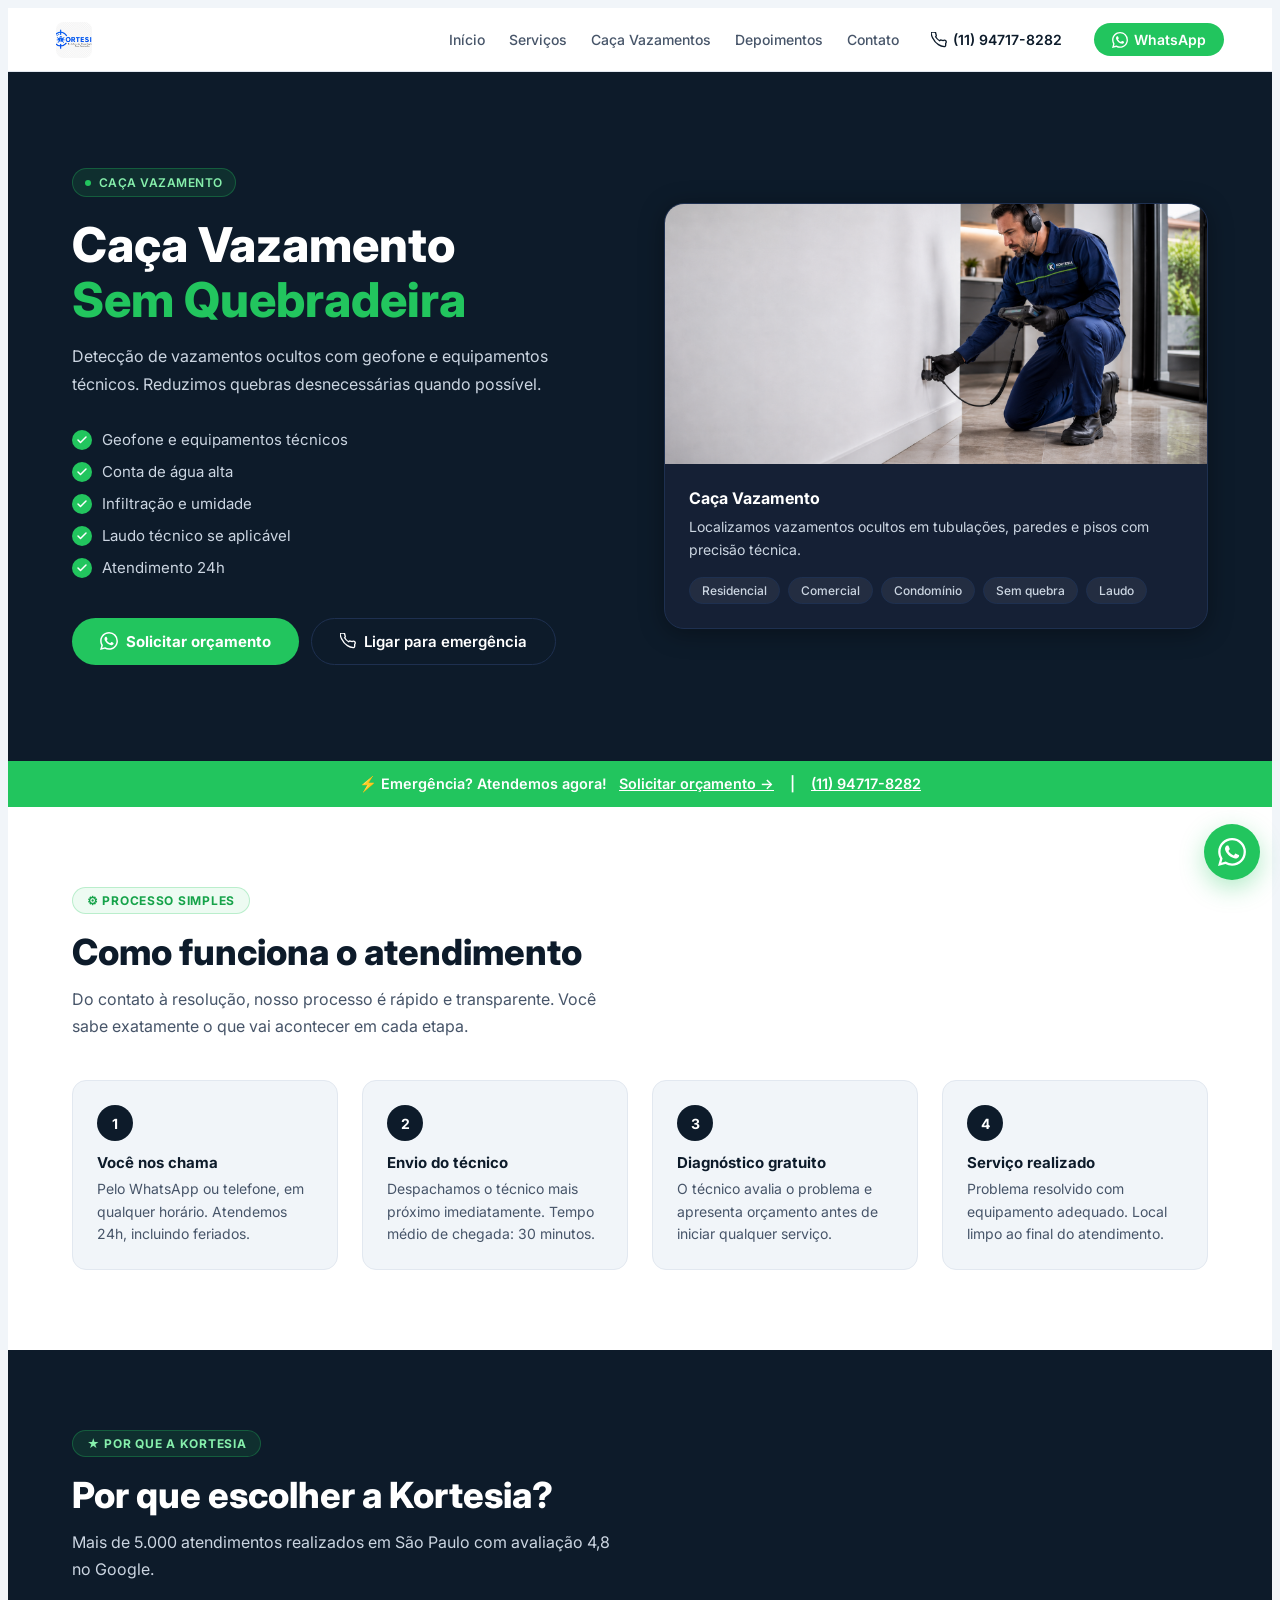
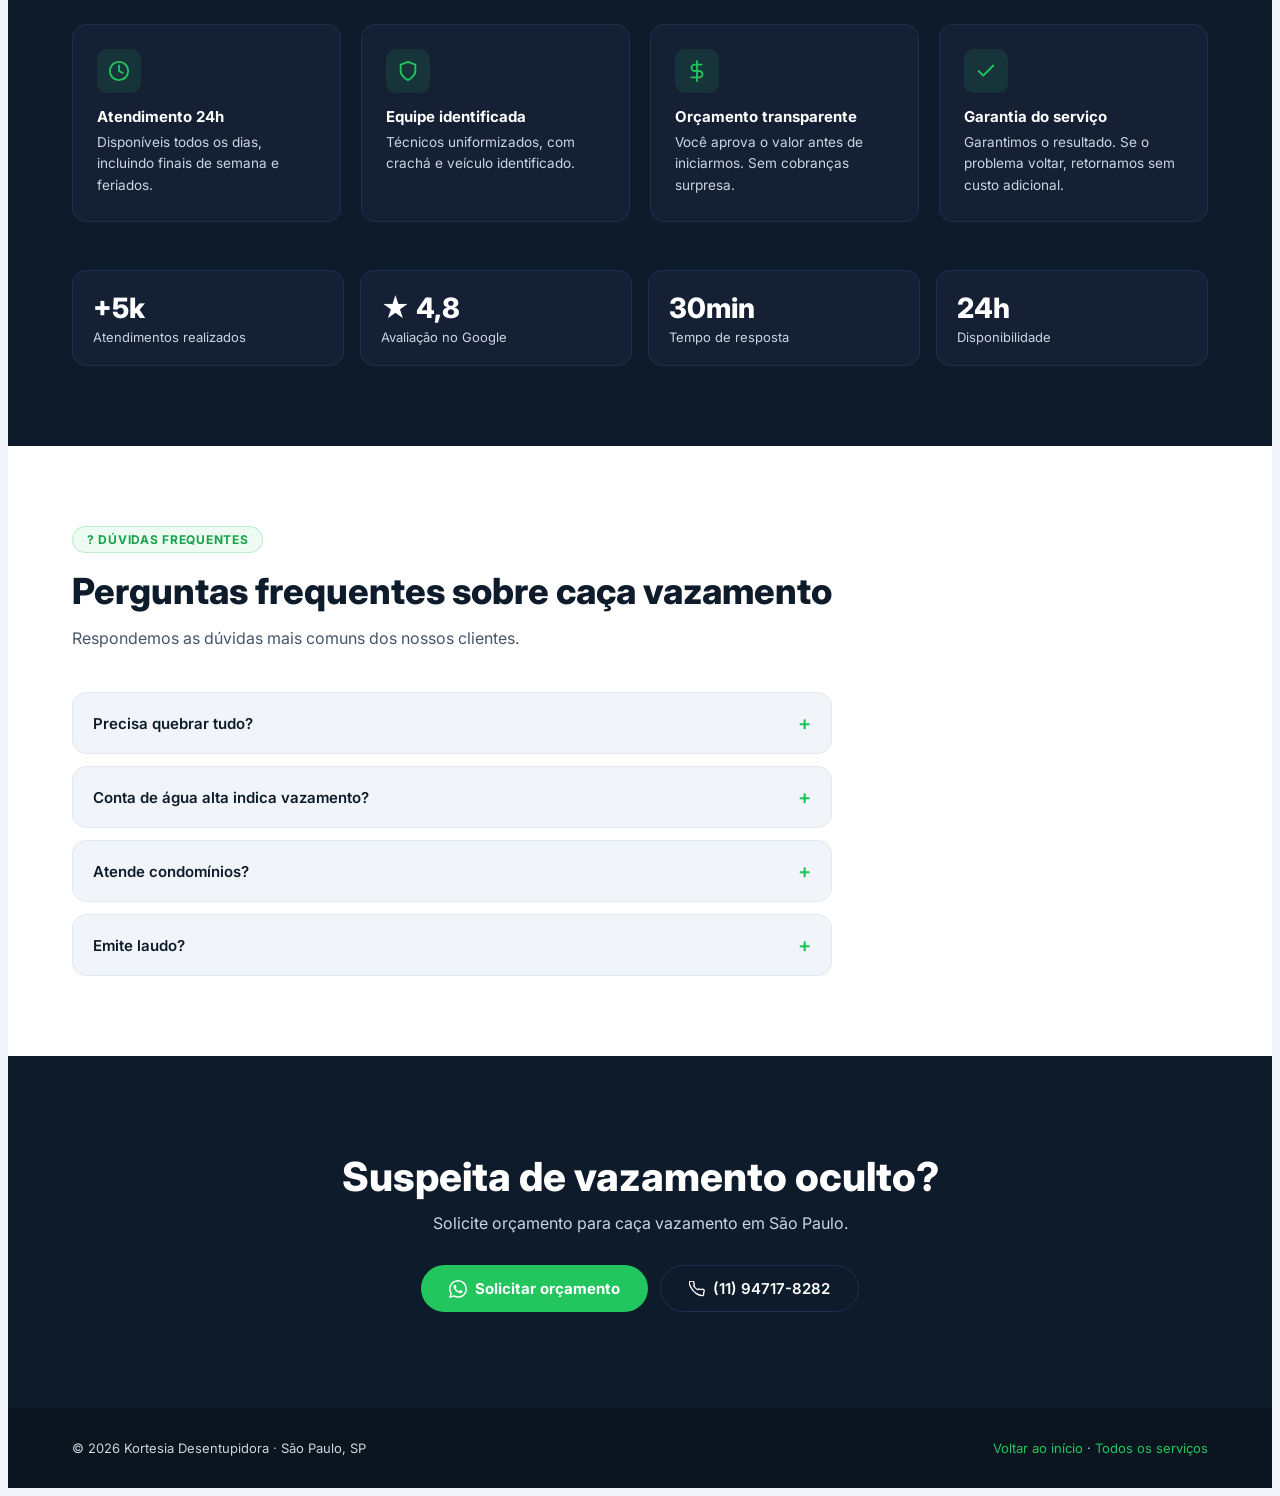
==== commit 25224a1c: "feat: add paginas de serviços" ====
--- a/pages/caca-vazamento.html
+++ b/pages/caca-vazamento.html
@@ -1,502 +1,143 @@
 <!DOCTYPE html>
 <html lang="pt-BR">
-  <head>
-    <meta charset="UTF-8"/>
-    <meta name="viewport" content="width=device-width, initial-scale=1.0"/>
-    <title>
-      Ca&ccedil;a Vazamento em S&atilde;o Paulo | Kortesia Desentupidora
-    </title>
-    <meta name="description" content="Servi&ccedil;o indicado para vazamento oculto, infiltra&ccedil;&atilde;o, manchas, umidade e conta de &aacute;gua alta. A detec&ccedil;&atilde;o pode reduzir quebras quando as condi&ccedil;&otilde;es t&eacute;cnicas permitem."/>
-    <meta name="robots" content="index, follow"/>
-    <meta name="theme-color" content="#0f2f57"/>
-    <link rel="canonical" href="https://www.kortesiadesentupidora.com.br/pages/caca-vazamento.html"/>
-    <meta property="og:title" content="Ca&ccedil;a Vazamento em S&atilde;o Paulo | Kortesia Desentupidora"/>
-    <meta property="og:description" content="Servi&ccedil;o indicado para vazamento oculto, infiltra&ccedil;&atilde;o, manchas, umidade e conta de &aacute;gua alta. A detec&ccedil;&atilde;o pode reduzir quebras quando as condi&ccedil;&otilde;es t&eacute;cnicas permitem."/>
-    <meta property="og:type" content="website"/>
-    <meta property="og:image" content="https://www.kortesiadesentupidora.com.br/assets/img/caca-vazamento.webp"/>
-    <link rel="preconnect" href="https://fonts.googleapis.com"/>
-    <link rel="preconnect" href="https://fonts.gstatic.com" crossorigin/>
-    <link href="https://fonts.googleapis.com/css2?family=Inter:wght@400;500;600;700;800;900&display=swap" rel="stylesheet"/>
-    <link rel="stylesheet" href="../src/css/variables.css" />
-    <link rel="stylesheet" href="../src/css/reset.css" />
-    <link rel="stylesheet" href="../src/css/base.css" />
-    <link rel="stylesheet" href="../src/css/layout.css" />
-    <link rel="stylesheet" href="../src/css/components.css" />
-    <link rel="stylesheet" href="../src/css/home.css" />
-    <link rel="stylesheet" href="../src/css/pages.css" />
-    <link rel="stylesheet" href="../src/css/responsive.css" />
-  </head>
-  <body>
-    <header class="site-header" id="header">
-      <div class="container header-inner">
-        <a class="brand" href="../index.html" aria-label="Kortesia Desentupidora">
-          <img src="../assets/img/logo.png" alt="Kortesia Desentupidora" width="44" height="44"/>
-          <span>
-            <strong>
-              Kortesia
-            </strong>
-            Desentupidora
-          </span>
+<head>
+  <meta charset="UTF-8" />
+  <meta name="viewport" content="width=device-width, initial-scale=1.0" />
+  <title>Ca&ccedil;a Vazamento | Kortesia Desentupidora</title>
+  <meta name="description" content="Localiza&ccedil;&atilde;o de vazamentos ocultos com geofone e equipamentos t&eacute;cnicos em S&atilde;o Paulo." />
+  <meta name="robots" content="index, follow" />
+  <meta name="theme-color" content="#0d1b2a" />
+  <link rel="canonical" href="https://www.kortesiadesentupidora.com.br/pages/caca-vazamento.html" />
+  <link rel="preconnect" href="https://fonts.googleapis.com" />
+  <link rel="preconnect" href="https://fonts.gstatic.com" crossorigin />
+  <link href="https://fonts.googleapis.com/css2?family=Inter:wght@400;500;600;700;800&display=swap" rel="stylesheet" />
+  <link rel="stylesheet" href="../src/css/service-page.css" />
+</head>
+<body class="service-page">
+
+  <nav class="navbar">
+    <a class="navbar-logo" href="../index.html" aria-label="Kortesia Desentupidora">
+      <img src="../assets/img/logoKortesia.png" alt="Kortesia Desentupidora" width="36" height="36" />
+      
+    </a>
+    <nav class="navbar-links" aria-label="Menu principal">
+      <a href="../index.html">In&iacute;cio</a>
+      <a href="./servicos.html">Servi&ccedil;os</a>
+      <a href="./caca-vazamento.html">Ca&ccedil;a Vazamentos</a>
+      <a href="../index.html#testimonials">Depoimentos</a>
+      <a href="./contato.html">Contato</a>
+    </nav>
+    <a class="navbar-phone" href="#" data-phone-link>
+      <svg width="16" height="16" viewBox="0 0 24 24" fill="none" stroke="currentColor" stroke-width="2"><path d="M22 16.92v3a2 2 0 01-2.18 2 19.79 19.79 0 01-8.63-3.07A19.5 19.5 0 013.07 9.81 19.79 19.79 0 01.1 1.18 2 2 0 012.08 0h3a2 2 0 012 1.72c.127.96.361 1.903.7 2.81a2 2 0 01-.45 2.11L6.91 7.09a16 16 0 006 6l.45-.45a2 2 0 012.11-.45 12.84 12.84 0 002.81.7A2 2 0 0122 16.92z"/></svg>
+      <span data-phone-display></span>
+    </a>
+    <a href="#" class="btn-whatsapp-nav" data-whatsapp-message="Ol&aacute;! Preciso de um or&ccedil;amento." target="_blank" rel="noopener">
+      <svg width="16" height="16" viewBox="0 0 24 24" fill="currentColor"><path d="M17.472 14.382c-.297-.149-1.758-.867-2.03-.967-.273-.099-.471-.148-.67.15-.197.297-.767.966-.94 1.164-.173.199-.347.223-.644.075-.297-.15-1.255-.463-2.39-1.475-.883-.788-1.48-1.761-1.653-2.059-.173-.297-.018-.458.13-.606.134-.133.298-.347.446-.52.149-.174.198-.298.298-.497.099-.198.05-.371-.025-.52-.075-.149-.669-1.612-.916-2.207-.242-.579-.487-.5-.669-.51-.173-.008-.371-.01-.57-.01-.198 0-.52.074-.792.372-.272.297-1.04 1.016-1.04 2.479 0 1.462 1.065 2.875 1.213 3.074.149.198 2.096 3.2 5.077 4.487.709.306 1.262.489 1.694.625.712.227 1.36.195 1.871.118.571-.085 1.758-.719 2.006-1.413.248-.694.248-1.289.173-1.413-.074-.124-.272-.198-.57-.347m-5.421 7.403h-.004a9.87 9.87 0 01-5.031-1.378l-.361-.214-3.741.982.998-3.648-.235-.374a9.86 9.86 0 01-1.51-5.26c.001-5.45 4.436-9.884 9.888-9.884 2.64 0 5.122 1.03 6.988 2.898a9.825 9.825 0 012.893 6.994c-.003 5.45-4.437 9.884-9.885 9.884m8.413-18.297A11.815 11.815 0 0012.05 0C5.495 0 .16 5.335.157 11.892c0 2.096.547 4.142 1.588 5.945L.057 24l6.305-1.654a11.882 11.882 0 005.683 1.448h.005c6.554 0 11.89-5.335 11.893-11.893a11.821 11.821 0 00-3.48-8.413Z"/></svg>
+      WhatsApp
+    </a>
+  </nav>
+
+  <section class="hero">
+    <div>
+      <span class="hero-badge">Ca&ccedil;a Vazamento</span>
+      <h1 class="hero-title">Ca&ccedil;a Vazamento<br><span>Sem Quebradeira</span></h1>
+      <p class="hero-desc">Detec&ccedil;&atilde;o de vazamentos ocultos com geofone e equipamentos t&eacute;cnicos. Reduzimos quebras desnecess&aacute;rias quando poss&iacute;vel.</p>
+      <ul class="hero-checklist"><li>Geofone e equipamentos t&eacute;cnicos</li><li>Conta de &aacute;gua alta</li><li>Infiltra&ccedil;&atilde;o e umidade</li><li>Laudo t&eacute;cnico se aplic&aacute;vel</li><li>Atendimento 24h</li></ul>
+      <div class="hero-actions">
+        <a href="#" class="btn-primary" data-whatsapp-message="Ol&aacute;! Preciso de ca&ccedil;a vazamento em S&atilde;o Paulo." target="_blank" rel="noopener">
+          <svg width="18" height="18" viewBox="0 0 24 24" fill="currentColor"><path d="M17.472 14.382c-.297-.149-1.758-.867-2.03-.967-.273-.099-.471-.148-.67.15-.197.297-.767.966-.94 1.164-.173.199-.347.223-.644.075-.297-.15-1.255-.463-2.39-1.475-.883-.788-1.48-1.761-1.653-2.059-.173-.297-.018-.458.13-.606.134-.133.298-.347.446-.52.149-.174.198-.298.298-.497.099-.198.05-.371-.025-.52-.075-.149-.669-1.612-.916-2.207-.242-.579-.487-.5-.669-.51-.173-.008-.371-.01-.57-.01-.198 0-.52.074-.792.372-.272.297-1.04 1.016-1.04 2.479 0 1.462 1.065 2.875 1.213 3.074.149.198 2.096 3.2 5.077 4.487.709.306 1.262.489 1.694.625.712.227 1.36.195 1.871.118.571-.085 1.758-.719 2.006-1.413.248-.694.248-1.289.173-1.413-.074-.124-.272-.198-.57-.347m-5.421 7.403h-.004a9.87 9.87 0 01-5.031-1.378l-.361-.214-3.741.982.998-3.648-.235-.374a9.86 9.86 0 01-1.51-5.26c.001-5.45 4.436-9.884 9.888-9.884 2.64 0 5.122 1.03 6.988 2.898a9.825 9.825 0 012.893 6.994c-.003 5.45-4.437 9.884-9.885 9.884m8.413-18.297A11.815 11.815 0 0012.05 0C5.495 0 .16 5.335.157 11.892c0 2.096.547 4.142 1.588 5.945L.057 24l6.305-1.654a11.882 11.882 0 005.683 1.448h.005c6.554 0 11.89-5.335 11.893-11.893a11.821 11.821 0 00-3.48-8.413Z"/></svg>
+          Solicitar or&ccedil;amento
         </a>
-        <nav class="desktop-nav" aria-label="Menu principal">
-          <a href="../index.html">
-            In&iacute;cio
-          </a>
-          <a href="./servicos.html">
-            Servi&ccedil;os
-          </a>
-          <a href="./caca-vazamento.html">
-            Ca&ccedil;a vazamento
-          </a>
-          <a href="./hidrojateamento.html">
-            Hidrojateamento
-          </a>
-          <a href="./dedetizacao.html">
-            Dedetiza&ccedil;&atilde;o
-          </a>
-          <a href="./contato.html">
-            Contato
-          </a>
-        </nav>
-        <div class="header-actions">
-          <a class="header-phone" href="#" data-phone-link>
-            <span data-phone-display>
-            </span>
-          </a>
-          <a class="btn btn-whatsapp btn-sm" href="#" data-whatsapp-message="Ol&aacute;! Preciso de um or&ccedil;amento." target="_blank" rel="noopener">
-            WhatsApp
-          </a>
-          <button class="hamburger" id="hamburger" type="button" aria-label="Abrir menu" aria-expanded="false" aria-controls="mobileMenu">
-            <span>
-            </span>
-            <span>
-            </span>
-            <span>
-            </span>
-          </button>
-        </div>
-      </div>
-    </header>
-    <div class="mobile-menu" id="mobileMenu" role="navigation" aria-label="Menu mobile" aria-hidden="true">
-      <a href="../index.html">
-        In&iacute;cio
-      </a>
-      <a href="./servicos.html">
-        Servi&ccedil;os
-      </a>
-      <a href="./caca-vazamento.html">
-        Ca&ccedil;a vazamento
-      </a>
-      <a href="./hidrojateamento.html">
-        Hidrojateamento
-      </a>
-      <a href="./dedetizacao.html">
-        Dedetiza&ccedil;&atilde;o
-      </a>
-      <a href="./contato.html">
-        Contato
-      </a>
-      <div class="mobile-menu-actions">
-        <a class="btn btn-whatsapp" href="#" data-whatsapp-message="Ol&aacute;! Preciso de atendimento." target="_blank" rel="noopener">
-          Chamar no WhatsApp
-        </a>
-        <a class="btn btn-phone" href="#" data-phone-link>
-          Ligar agora:
-          <span data-phone-display>
-          </span>
+        <a href="#" class="btn-secondary" data-phone-link>
+          <svg width="16" height="16" viewBox="0 0 24 24" fill="none" stroke="currentColor" stroke-width="2"><path d="M22 16.92v3a2 2 0 01-2.18 2 19.79 19.79 0 01-8.63-3.07A19.5 19.5 0 013.07 9.81 19.79 19.79 0 01.1 1.18 2 2 0 012.08 0h3a2 2 0 012 1.72c.127.96.361 1.903.7 2.81a2 2 0 01-.45 2.11L6.91 7.09a16 16 0 006 6l.45-.45a2 2 0 012.11-.45 12.84 12.84 0 002.81.7A2 2 0 0122 16.92z"/></svg>
+          Ligar para emerg&ecirc;ncia
         </a>
       </div>
     </div>
-    <main>
-      <section class="page-hero">
-        <div class="container page-hero-grid">
-          <div>
-            <span class="eyebrow">
-              Atendimento em S&atilde;o Paulo
-            </span>
-            <h1>
-              Ca&ccedil;a Vazamento em S&atilde;o Paulo
-            </h1>
-            <p>
-              Localiza&ccedil;&atilde;o de vazamentos ocultos com geofone e equipamentos t&eacute;cnicos, sem quebradeira quando poss&iacute;vel.
-            </p>
-            <div class="hero-actions">
-              <a class="btn btn-whatsapp btn-lg" href="#" data-whatsapp-message="Ol&aacute;! Preciso de ca&ccedil;a vazamento em S&atilde;o Paulo." target="_blank" rel="noopener">
-                Chamar no WhatsApp
-              </a>
-              <a class="btn btn-outline btn-lg" href="#" data-phone-link>
-                Ligar agora
-              </a>
-            </div>
-          </div>
-          <img src="../assets/img/caca-vazamento.webp" alt="Ca&ccedil;a Vazamento em S&atilde;o Paulo" width="1200" height="900"/>
-        </div>
-      </section>
-      <section class="section soft">
-        <div class="container">
-          <div class="section-head">
-            <span class="eyebrow">
-              Problemas comuns
-            </span>
-            <h2>
-              Quando solicitar esse servi&ccedil;o?
-            </h2>
-          </div>
-          <div class="quick-grid reveal">
-            <div>
-              Conta de &aacute;gua alta
-            </div>
-            <div>
-              Infiltra&ccedil;&atilde;o na parede
-            </div>
-            <div>
-              Piso ou parede &uacute;midos
-            </div>
-            <div>
-              Vazamento oculto
-            </div>
-            <div>
-              Gotejamento persistente
-            </div>
-            <div>
-              Mofo e mau cheiro
-            </div>
-          </div>
-        </div>
-      </section>
-      <section class="section">
-        <div class="container split-grid">
-          <div>
-            <span class="eyebrow">
-              Benef&iacute;cios
-            </span>
-            <h2>
-              Atendimento t&eacute;cnico e objetivo
-            </h2>
-            <p>
-              Servi&ccedil;o indicado para vazamento oculto, infiltra&ccedil;&atilde;o, manchas, umidade e conta de &aacute;gua alta. A detec&ccedil;&atilde;o pode reduzir quebras quando as condi&ccedil;&otilde;es t&eacute;cnicas permitem.
-            </p>
-          </div>
-          <ul class="check-list boxed reveal">
-            <li>
-              Geofone e equipamentos t&eacute;cnicos
-            </li>
-            <li>
-              Detec&ccedil;&atilde;o sem quebra quando poss&iacute;vel
-            </li>
-            <li>
-              Ajuda na identifica&ccedil;&atilde;o do ponto do vazamento
-            </li>
-            <li>
-              Laudo t&eacute;cnico se aplic&aacute;vel
-            </li>
-            <li>
-              Atendimento residencial, comercial e condominial
-            </li>
-          </ul>
-        </div>
-      </section>
-      <section class="section soft">
-        <div class="container">
-          <div class="section-head">
-            <span class="eyebrow">
-              Aplica&ccedil;&otilde;es
-            </span>
-            <h2>
-              Onde o servi&ccedil;o pode ser aplicado
-            </h2>
-          </div>
-          <div class="benefit-grid reveal">
-            <article>
-              <h3>
-                Resid&ecirc;ncias
-              </h3>
-              <p>
-                Casas e apartamentos com sinais de umidade ou conta alta.
-              </p>
-            </article>
-            <article>
-              <h3>
-                Condom&iacute;nios
-              </h3>
-              <p>
-                Apoio para s&iacute;ndicos em prumadas e &aacute;reas comuns.
-              </p>
-            </article>
-            <article>
-              <h3>
-                Com&eacute;rcios
-              </h3>
-              <p>
-                Detec&ccedil;&atilde;o com foco em reduzir interrup&ccedil;&atilde;o da opera&ccedil;&atilde;o.
-              </p>
-            </article>
-          </div>
-        </div>
-      </section>
-      <section class="section">
-        <div class="container">
-          <div class="section-head">
-            <span class="eyebrow">
-              Processo
-            </span>
-            <h2>
-              Como funciona
-            </h2>
-          </div>
-          <div class="steps reveal">
-            <article>
-              <span>
-                1
-              </span>
-              <h3>
-                Contato
-              </h3>
-              <p>
-                Voc&ecirc; envia o problema e o bairro.
-              </p>
-            </article>
-            <article>
-              <span>
-                2
-              </span>
-              <h3>
-                Triagem
-              </h3>
-              <p>
-                A equipe entende a urg&ecirc;ncia e orienta o pr&oacute;ximo passo.
-              </p>
-            </article>
-            <article>
-              <span>
-                3
-              </span>
-              <h3>
-                Atendimento
-              </h3>
-              <p>
-                O t&eacute;cnico realiza o servi&ccedil;o com equipamento adequado.
-              </p>
-            </article>
-            <article>
-              <span>
-                4
-              </span>
-              <h3>
-                Orienta&ccedil;&atilde;o
-              </h3>
-              <p>
-                Voc&ecirc; recebe informa&ccedil;&otilde;es para reduzir recorr&ecirc;ncias.
-              </p>
-            </article>
-          </div>
-        </div>
-      </section>
-      <section class="section soft">
-        <div class="container">
-          <div class="section-head">
-            <span class="eyebrow">
-              FAQ
-            </span>
-            <h2>
-              Perguntas frequentes
-            </h2>
-          </div>
-          <div class="faq-list reveal">
-            <div class="faq-item">
-              <button type="button" class="faq-q" aria-expanded="false">
-                <span>
-                  Ca&ccedil;a vazamento quebra parede?
-                </span>
-                <span class="faq-arrow">
-                  +
-                </span>
-              </button>
-              <div class="faq-a">
-                A detec&ccedil;&atilde;o busca reduzir quebras. Quando necess&aacute;rio, a abertura &eacute; orientada no ponto mais prov&aacute;vel.
-              </div>
-            </div>
-            <div class="faq-item">
-              <button type="button" class="faq-q" aria-expanded="false">
-                <span>
-                  Geofone encontra qualquer vazamento?
-                </span>
-                <span class="faq-arrow">
-                  +
-                </span>
-              </button>
-              <div class="faq-a">
-                O resultado depende do tipo de tubula&ccedil;&atilde;o, ru&iacute;do do ambiente e condi&ccedil;&otilde;es do local.
-              </div>
-            </div>
-            <div class="faq-item">
-              <button type="button" class="faq-q" aria-expanded="false">
-                <span>
-                  Voc&ecirc;s fazem laudo?
-                </span>
-                <span class="faq-arrow">
-                  +
-                </span>
-              </button>
-              <div class="faq-a">
-                Quando aplic&aacute;vel, o laudo pode ser solicitado junto ao atendimento.
-              </div>
-            </div>
-          </div>
-        </div>
-      </section>
-      <div class="cta-band reveal">
-        <div>
-          <span class="eyebrow">
-            Atendimento 24h
-          </span>
-          <h2>
-            Solicite atendimento em S&atilde;o Paulo
-          </h2>
-          <p>
-            Envie uma mensagem agora e receba orienta&ccedil;&atilde;o para o seu caso.
-          </p>
-        </div>
-        <a class="btn btn-whatsapp btn-lg" href="#" data-whatsapp-message="Ol&aacute;! Preciso de ca&ccedil;a vazamento em S&atilde;o Paulo." target="_blank" rel="noopener">
-          Chamar no WhatsApp
-        </a>
+    <div class="hero-card">
+      <img class="hero-card-image" src="../assets/img/servicos/caca-vazamento.png" alt="T&eacute;cnico realizando ca&ccedil;a vazamento" width="800" height="520" />
+      <div class="hero-card-body">
+        <p class="hero-card-title">Ca&ccedil;a Vazamento</p>
+        <p class="hero-card-desc">Localizamos vazamentos ocultos em tubula&ccedil;&otilde;es, paredes e pisos com precis&atilde;o t&eacute;cnica.</p>
+        <div class="hero-card-tags"><span class="tag">Residencial</span><span class="tag">Comercial</span><span class="tag">Condom&iacute;nio</span><span class="tag">Sem quebra</span><span class="tag">Laudo</span></div>
       </div>
-    </main>
-    <footer class="site-footer">
-      <div class="container footer-grid">
-        <div class="footer-brand">
-          <a class="brand brand-footer" href="../index.html">
-            <img src="../assets/img/logo.png" alt="Kortesia Desentupidora" width="44" height="44" loading="lazy"/>
-            <span>
-              <strong>
-                Kortesia
-              </strong>
-              Desentupidora
-            </span>
-          </a>
-          <p>
-            Atendimento emergencial 24h em S&atilde;o Paulo e regi&atilde;o para desentupimento, ca&ccedil;a vazamentos, hidrojateamento, v&iacute;deo inspe&ccedil;&atilde;o, dedetiza&ccedil;&atilde;o e servi&ccedil;os hidr&aacute;ulicos.
-          </p>
-          <div class="footer-contact">
-            <a href="#" data-whatsapp-message="Ol&aacute;! Preciso de atendimento." target="_blank" rel="noopener">
-              WhatsApp:
-              <span data-phone-display>
-              </span>
-            </a>
-            <a href="#" data-phone-link>
-              Telefone:
-              <span data-phone-display>
-              </span>
-            </a>
-          </div>
-        </div>
-        <div>
-          <h3>
-            Menu
-          </h3>
-          <ul>
-            <li>
-              <a href="../index.html">
-                In&iacute;cio
-              </a>
-            </li>
-            <li>
-              <a href="./servicos.html">
-                Servi&ccedil;os
-              </a>
-            </li>
-            <li>
-              <a href="./contato.html">
-                Contato
-              </a>
-            </li>
-          </ul>
-        </div>
-        <div>
-          <h3>
-            Servi&ccedil;os
-          </h3>
-          <ul>
-            <li>
-              <a href="./caca-vazamento.html">
-                Ca&ccedil;a vazamento
-              </a>
-            </li>
-            <li>
-              <a href="./hidrojateamento.html">
-                Hidrojateamento
-              </a>
-            </li>
-            <li>
-              <a href="./dedetizacao.html">
-                Dedetiza&ccedil;&atilde;o
-              </a>
-            </li>
-            <li>
-              <a href="./servicos.html">
-                Desentupimento
-              </a>
-            </li>
-          </ul>
-        </div>
-        <div>
-          <h3>
-            Atendimento
-          </h3>
-          <ul>
-            <li>
-              S&atilde;o Paulo
-            </li>
-            <li>
-              Grande SP
-            </li>
-            <li>
-              Residencial
-            </li>
-            <li>
-              Comercial e condom&iacute;nios
-            </li>
-          </ul>
-        </div>
-      </div>
-      <div class="container footer-bottom">
-        <span>
-          &copy; 2026 Kortesia Desentupidora. Todos os direitos reservados.
-        </span>
-        <span>
-          Desentupidora 24h em S&atilde;o Paulo e regi&atilde;o.
-        </span>
-      </div>
-    </footer>
-    <a class="fab-whatsapp" href="#" data-whatsapp-message="Ol&aacute;! Preciso de atendimento." target="_blank" rel="noopener" aria-label="Chamar no WhatsApp">
-      <span>
-        W
-      </span>
-    </a>
-    <div class="mobile-bar" role="navigation" aria-label="A&ccedil;&otilde;es r&aacute;pidas">
-      <a class="btn btn-whatsapp" href="#" data-whatsapp-message="Ol&aacute;! Preciso de atendimento." target="_blank" rel="noopener">
-        WhatsApp
+    </div>
+  </section>
+
+  <div class="banner-emergencia">
+    &#9889; Emerg&ecirc;ncia? Atendemos agora!
+    <a href="#" data-whatsapp-message="Ol&aacute;! Preciso de ca&ccedil;a vazamento em S&atilde;o Paulo." target="_blank" rel="noopener">Solicitar or&ccedil;amento &rarr;</a>
+    &nbsp;|&nbsp;
+    <a href="#" data-phone-link><span data-phone-display></span></a>
+  </div>
+
+  <section class="section">
+    <span class="section-label">&#9881; PROCESSO SIMPLES</span>
+    <h2 class="section-title">Como funciona o atendimento</h2>
+    <p class="section-desc">Do contato &agrave; resolu&ccedil;&atilde;o, nosso processo &eacute; r&aacute;pido e transparente. Voc&ecirc; sabe exatamente o que vai acontecer em cada etapa.</p>
+    <div class="steps">
+      <div class="step-card"><div class="step-number">1</div><h3>Voc&ecirc; nos chama</h3><p>Pelo WhatsApp ou telefone, em qualquer hor&aacute;rio. Atendemos 24h, incluindo feriados.</p></div>
+      <div class="step-card"><div class="step-number">2</div><h3>Envio do t&eacute;cnico</h3><p>Despachamos o t&eacute;cnico mais pr&oacute;ximo imediatamente. Tempo m&eacute;dio de chegada: 30 minutos.</p></div>
+      <div class="step-card"><div class="step-number">3</div><h3>Diagn&oacute;stico gratuito</h3><p>O t&eacute;cnico avalia o problema e apresenta or&ccedil;amento antes de iniciar qualquer servi&ccedil;o.</p></div>
+      <div class="step-card"><div class="step-number">4</div><h3>Servi&ccedil;o realizado</h3><p>Problema resolvido com equipamento adequado. Local limpo ao final do atendimento.</p></div>
+    </div>
+  </section>
+
+  <section class="section-dark">
+    <span class="section-label">&#9733; POR QUE A KORTESIA</span>
+    <h2 class="section-title">Por que escolher a Kortesia?</h2>
+    <p class="section-desc">Mais de 5.000 atendimentos realizados em S&atilde;o Paulo com avalia&ccedil;&atilde;o 4,8 no Google.</p>
+    <div class="diferenciais">
+      <div class="diferencial-card"><div class="diferencial-icon"><svg viewBox="0 0 24 24" fill="none" stroke-width="2" stroke-linecap="round" stroke-linejoin="round"><circle cx="12" cy="12" r="10"/><polyline points="12 6 12 12 16 14"/></svg></div><h3>Atendimento 24h</h3><p>Dispon&iacute;veis todos os dias, incluindo finais de semana e feriados.</p></div>
+      <div class="diferencial-card"><div class="diferencial-icon"><svg viewBox="0 0 24 24" fill="none" stroke-width="2" stroke-linecap="round" stroke-linejoin="round"><path d="M12 22s8-4 8-10V5l-8-3-8 3v7c0 6 8 10 8 10z"/></svg></div><h3>Equipe identificada</h3><p>T&eacute;cnicos uniformizados, com crach&aacute; e ve&iacute;culo identificado.</p></div>
+      <div class="diferencial-card"><div class="diferencial-icon"><svg viewBox="0 0 24 24" fill="none" stroke-width="2" stroke-linecap="round" stroke-linejoin="round"><line x1="12" y1="1" x2="12" y2="23"/><path d="M17 5H9.5a3.5 3.5 0 000 7h5a3.5 3.5 0 010 7H6"/></svg></div><h3>Or&ccedil;amento transparente</h3><p>Voc&ecirc; aprova o valor antes de iniciarmos. Sem cobran&ccedil;as surpresa.</p></div>
+      <div class="diferencial-card"><div class="diferencial-icon"><svg viewBox="0 0 24 24" fill="none" stroke-width="2" stroke-linecap="round" stroke-linejoin="round"><polyline points="20 6 9 17 4 12"/></svg></div><h3>Garantia do servi&ccedil;o</h3><p>Garantimos o resultado. Se o problema voltar, retornamos sem custo adicional.</p></div>
+    </div>
+    <div class="stats">
+      <div class="stat-box"><div class="val">+5k</div><div class="lbl">Atendimentos realizados</div></div>
+      <div class="stat-box"><div class="val">&#9733; 4,8</div><div class="lbl">Avalia&ccedil;&atilde;o no Google</div></div>
+      <div class="stat-box"><div class="val">30min</div><div class="lbl">Tempo de resposta</div></div>
+      <div class="stat-box"><div class="val">24h</div><div class="lbl">Disponibilidade</div></div>
+    </div>
+  </section>
+
+  <section class="section">
+    <span class="section-label">? D&Uacute;VIDAS FREQUENTES</span>
+    <h2 class="section-title">Perguntas frequentes sobre ca&ccedil;a vazamento</h2>
+    <p class="section-desc">Respondemos as d&uacute;vidas mais comuns dos nossos clientes.</p>
+    <div class="faq-list"><details class="faq-item"><summary>Precisa quebrar tudo?</summary><div class="faq-answer">N&atilde;o necessariamente. A detec&ccedil;&atilde;o localiza o ponto exato do vazamento.</div></details><details class="faq-item"><summary>Conta de &aacute;gua alta indica vazamento?</summary><div class="faq-answer">Sim. &Eacute; um dos sinais mais comuns de vazamento oculto.</div></details><details class="faq-item"><summary>Atende condom&iacute;nios?</summary><div class="faq-answer">Sim. Residencial, comercial e condominial.</div></details><details class="faq-item"><summary>Emite laudo?</summary><div class="faq-answer">Quando necess&aacute;rio, o registro t&eacute;cnico pode apoiar laudos.</div></details></div>
+  </section>
+
+  <section class="cta-section">
+    <h2>Suspeita de vazamento oculto?</h2>
+    <p>Solicite or&ccedil;amento para ca&ccedil;a vazamento em S&atilde;o Paulo.</p>
+    <div class="cta-buttons">
+      <a href="#" class="btn-primary" data-whatsapp-message="Ol&aacute;! Preciso de ca&ccedil;a vazamento urgente!" target="_blank" rel="noopener">
+        <svg width="18" height="18" viewBox="0 0 24 24" fill="currentColor"><path d="M17.472 14.382c-.297-.149-1.758-.867-2.03-.967-.273-.099-.471-.148-.67.15-.197.297-.767.966-.94 1.164-.173.199-.347.223-.644.075-.297-.15-1.255-.463-2.39-1.475-.883-.788-1.48-1.761-1.653-2.059-.173-.297-.018-.458.13-.606.134-.133.298-.347.446-.52.149-.174.198-.298.298-.497.099-.198.05-.371-.025-.52-.075-.149-.669-1.612-.916-2.207-.242-.579-.487-.5-.669-.51-.173-.008-.371-.01-.57-.01-.198 0-.52.074-.792.372-.272.297-1.04 1.016-1.04 2.479 0 1.462 1.065 2.875 1.213 3.074.149.198 2.096 3.2 5.077 4.487.709.306 1.262.489 1.694.625.712.227 1.36.195 1.871.118.571-.085 1.758-.719 2.006-1.413.248-.694.248-1.289.173-1.413-.074-.124-.272-.198-.57-.347m-5.421 7.403h-.004a9.87 9.87 0 01-5.031-1.378l-.361-.214-3.741.982.998-3.648-.235-.374a9.86 9.86 0 01-1.51-5.26c.001-5.45 4.436-9.884 9.888-9.884 2.64 0 5.122 1.03 6.988 2.898a9.825 9.825 0 012.893 6.994c-.003 5.45-4.437 9.884-9.885 9.884m8.413-18.297A11.815 11.815 0 0012.05 0C5.495 0 .16 5.335.157 11.892c0 2.096.547 4.142 1.588 5.945L.057 24l6.305-1.654a11.882 11.882 0 005.683 1.448h.005c6.554 0 11.89-5.335 11.893-11.893a11.821 11.821 0 00-3.48-8.413Z"/></svg>
+        Solicitar or&ccedil;amento
       </a>
-      <a class="btn btn-phone" href="#" data-phone-link>
-        Ligar agora
+      <a href="#" class="btn-secondary" data-phone-link>
+        <svg width="16" height="16" viewBox="0 0 24 24" fill="none" stroke="currentColor" stroke-width="2"><path d="M22 16.92v3a2 2 0 01-2.18 2 19.79 19.79 0 01-8.63-3.07A19.5 19.5 0 013.07 9.81 19.79 19.79 0 01.1 1.18 2 2 0 012.08 0h3a2 2 0 012 1.72c.127.96.361 1.903.7 2.81a2 2 0 01-.45 2.11L6.91 7.09a16 16 0 006 6l.45-.45a2 2 0 012.11-.45 12.84 12.84 0 002.81.7A2 2 0 0122 16.92z"/></svg>
+        <span data-phone-display></span>
       </a>
     </div>
-    <script defer src="../src/js/config.js">
-    </script>
-    <script defer src="../src/js/whatsapp.js">
-    </script>
-    <script defer src="../src/js/menu.js">
-    </script>
-    <script defer src="../src/js/faq.js">
-    </script>
-    <script defer src="../src/js/scroll.js">
-    </script>
-    <script defer src="../src/js/form.js">
-    </script>
-    <script defer src="../src/js/main.js">
-    </script>
-    <script type="application/ld+json">
-      {"@context":"https://schema.org","@type":"Plumber","name":"Kortesia Desentupidora","url":"https://www.kortesiadesentupidora.com.br/pages/caca-vazamento.html","telephone":"+5511947178282","areaServed":{"@type":"City","name":"S\u00e3o Paulo"},"description":"Ca&ccedil;a Vazamento em S&atilde;o Paulo","serviceType":["Ca&ccedil;a Vazamento em S&atilde;o Paulo"]}
-    </script>
-  </body>
+  </section>
+
+  <footer class="service-footer">
+    <span>&copy; 2026 Kortesia Desentupidora &middot; S&atilde;o Paulo, SP</span>
+    <span><a href="../index.html">Voltar ao in&iacute;cio</a> &middot; <a href="./servicos.html">Todos os servi&ccedil;os</a></span>
+  </footer>
+
+  <a href="#" class="fab-whatsapp" data-whatsapp-message="Ol&aacute;! Preciso de ca&ccedil;a vazamento em S&atilde;o Paulo." target="_blank" rel="noopener" aria-label="Solicitar or&ccedil;amento no WhatsApp">
+    <svg width="28" height="28" viewBox="0 0 24 24" fill="currentColor"><path d="M17.472 14.382c-.297-.149-1.758-.867-2.03-.967-.273-.099-.471-.148-.67.15-.197.297-.767.966-.94 1.164-.173.199-.347.223-.644.075-.297-.15-1.255-.463-2.39-1.475-.883-.788-1.48-1.761-1.653-2.059-.173-.297-.018-.458.13-.606.134-.133.298-.347.446-.52.149-.174.198-.298.298-.497.099-.198.05-.371-.025-.52-.075-.149-.669-1.612-.916-2.207-.242-.579-.487-.5-.669-.51-.173-.008-.371-.01-.57-.01-.198 0-.52.074-.792.372-.272.297-1.04 1.016-1.04 2.479 0 1.462 1.065 2.875 1.213 3.074.149.198 2.096 3.2 5.077 4.487.709.306 1.262.489 1.694.625.712.227 1.36.195 1.871.118.571-.085 1.758-.719 2.006-1.413.248-.694.248-1.289.173-1.413-.074-.124-.272-.198-.57-.347m-5.421 7.403h-.004a9.87 9.87 0 01-5.031-1.378l-.361-.214-3.741.982.998-3.648-.235-.374a9.86 9.86 0 01-1.51-5.26c.001-5.45 4.436-9.884 9.888-9.884 2.64 0 5.122 1.03 6.988 2.898a9.825 9.825 0 012.893 6.994c-.003 5.45-4.437 9.884-9.885 9.884m8.413-18.297A11.815 11.815 0 0012.05 0C5.495 0 .16 5.335.157 11.892c0 2.096.547 4.142 1.588 5.945L.057 24l6.305-1.654a11.882 11.882 0 005.683 1.448h.005c6.554 0 11.89-5.335 11.893-11.893a11.821 11.821 0 00-3.48-8.413Z"/></svg>
+  </a>
+
+  <script defer src="../src/js/config.js"></script>
+  <script defer src="../src/js/whatsapp.js"></script>
+  <script>
+    document.addEventListener('DOMContentLoaded', function () {
+      if (window.KortesiaWhatsApp) window.KortesiaWhatsApp.applyContactLinks();
+    });
+  </script>
+</body>
 </html>
--- a/src/css/service-page.css
+++ b/src/css/service-page.css
@@ -0,0 +1,332 @@
+/* Kortesia — template de página de serviço */
+
+:root {
+  --navy:        #0d1b2a;
+  --navy-card:   #152035;
+  --navy-border: #1e3050;
+  --green:       #22c55e;
+  --green-dark:  #16a34a;
+  --green-light: #86efac;
+  --white:       #ffffff;
+  --gray-100:    #f1f5f9;
+  --gray-200:    #e2e8f0;
+  --gray-400:    #94a3b8;
+  --gray-600:    #475569;
+  --text-body:   #cbd5e1;
+  --radius-sm:   8px;
+  --radius-md:   14px;
+  --radius-lg:   20px;
+  --shadow-card: 0 4px 24px rgba(0,0,0,.35);
+}
+
+.service-page *,
+.service-page *::before,
+.service-page *::after { box-sizing: border-box; margin: 0; padding: 0; }
+
+.service-page { font-family: 'Inter', sans-serif; background: var(--gray-100); color: var(--navy); }
+.service-page img { display: block; max-width: 100%; }
+.service-page a { text-decoration: none; color: inherit; }
+
+/* ─── NAVBAR ─── */
+.service-page .navbar {
+  position: sticky; top: 0; z-index: 100;
+  background: #fff;
+  border-bottom: 1px solid var(--gray-200);
+  padding: 0 clamp(16px, 5vw, 48px);
+  display: flex; align-items: center; gap: 32px; height: 64px;
+}
+
+.service-page .navbar-logo { display: flex; align-items: center; gap: 10px; }
+.service-page .navbar-logo img { width: 36px; height: 36px; border-radius: 8px; object-fit: cover; }
+.service-page .navbar-brand { font-weight: 700; font-size: 1rem; color: var(--navy); }
+.service-page .navbar-tag { font-size: .85rem; font-weight: 600; color: var(--green); }
+.service-page .navbar-links { display: flex; gap: 24px; margin-left: auto; }
+.service-page .navbar-links a { font-size: .875rem; font-weight: 500; color: var(--gray-600); transition: color .2s; }
+.service-page .navbar-links a:hover { color: var(--navy); }
+.service-page .navbar-phone { display: flex; align-items: center; gap: 6px; font-size: .875rem; font-weight: 600; color: var(--navy); }
+.service-page .btn-whatsapp-nav {
+  background: var(--green); color: #fff;
+  padding: 8px 18px; border-radius: 99px;
+  font-size: .875rem; font-weight: 600;
+  display: flex; align-items: center; gap: 6px;
+  transition: background .2s;
+}
+.service-page .btn-whatsapp-nav:hover { background: var(--green-dark); }
+
+@media (max-width: 768px) {
+  .service-page .navbar-links,
+  .service-page .navbar-phone { display: none; }
+}
+
+/* ─── HERO ─── */
+.service-page .hero {
+  background: var(--navy);
+  padding: clamp(48px, 8vw, 96px) clamp(16px, 5vw, 80px);
+  display: grid;
+  grid-template-columns: 1fr 1fr;
+  gap: 48px;
+  align-items: center;
+}
+
+@media (max-width: 768px) {
+  .service-page .hero { grid-template-columns: 1fr; }
+}
+
+.service-page .hero-badge {
+  display: inline-flex; align-items: center; gap: 8px;
+  background: rgba(34,197,94,.12); border: 1px solid rgba(34,197,94,.3);
+  color: var(--green-light);
+  font-size: .75rem; font-weight: 600; letter-spacing: .04em; text-transform: uppercase;
+  padding: 6px 12px; border-radius: 99px; margin-bottom: 20px;
+}
+
+.service-page .hero-badge::before {
+  content: ''; width: 6px; height: 6px; border-radius: 50%;
+  background: var(--green); flex-shrink: 0;
+}
+
+.service-page .hero-title {
+  font-size: clamp(2rem, 4vw, 3rem); font-weight: 800; line-height: 1.15;
+  color: var(--white); margin-bottom: 16px;
+}
+
+.service-page .hero-title span { color: var(--green); }
+
+.service-page .hero-desc {
+  font-size: 1rem; line-height: 1.7;
+  color: var(--text-body); margin-bottom: 32px; max-width: 520px;
+}
+
+.service-page .hero-checklist {
+  list-style: none; margin-bottom: 40px;
+  display: flex; flex-direction: column; gap: 12px;
+}
+
+.service-page .hero-checklist li {
+  display: flex; align-items: center; gap: 10px;
+  font-size: .9375rem; color: var(--text-body);
+}
+
+.service-page .hero-checklist li::before {
+  content: ''; width: 20px; height: 20px; border-radius: 50%; flex-shrink: 0;
+  background: var(--green) url("data:image/svg+xml,%3Csvg xmlns='http://www.w3.org/2000/svg' viewBox='0 0 24 24' fill='none' stroke='%23fff' stroke-width='3' stroke-linecap='round' stroke-linejoin='round'%3E%3Cpolyline points='20 6 9 17 4 12'/%3E%3C/svg%3E") center/12px no-repeat;
+}
+
+.service-page .hero-actions { display: flex; gap: 12px; flex-wrap: wrap; }
+
+.service-page .btn-primary {
+  background: var(--green); color: #fff;
+  padding: 14px 28px; border-radius: 99px;
+  font-size: .9375rem; font-weight: 700;
+  display: inline-flex; align-items: center; gap: 8px;
+  transition: background .2s, transform .15s;
+  cursor: pointer;
+}
+
+.service-page .btn-primary:hover { background: var(--green-dark); transform: translateY(-1px); }
+
+.service-page .btn-secondary {
+  background: transparent; color: var(--white);
+  padding: 13px 28px; border-radius: 99px; border: 1.5px solid var(--navy-border);
+  font-size: .9375rem; font-weight: 600;
+  display: inline-flex; align-items: center; gap: 8px;
+  transition: border-color .2s, color .2s;
+}
+
+.service-page .btn-secondary:hover { border-color: var(--green); color: var(--green); }
+
+.service-page .hero-card {
+  background: var(--navy-card); border: 1px solid var(--navy-border);
+  border-radius: var(--radius-lg); overflow: hidden;
+  box-shadow: var(--shadow-card);
+}
+
+.service-page .hero-card-image { width: 100%; height: 260px; object-fit: cover; }
+.service-page .hero-card-body { padding: 24px; }
+.service-page .hero-card-title { font-size: 1rem; font-weight: 700; color: var(--white); margin-bottom: 8px; }
+.service-page .hero-card-desc { font-size: .875rem; color: var(--text-body); line-height: 1.6; margin-bottom: 16px; }
+.service-page .hero-card-tags { display: flex; flex-wrap: wrap; gap: 8px; }
+
+.service-page .tag {
+  padding: 5px 12px; border-radius: 99px;
+  background: rgba(255,255,255,.06); border: 1px solid var(--navy-border);
+  font-size: .75rem; font-weight: 500; color: var(--text-body);
+}
+
+/* ─── BANNER EMERGÊNCIA ─── */
+.service-page .banner-emergencia {
+  background: var(--green); color: #fff;
+  padding: 14px 24px;
+  display: flex; align-items: center; justify-content: center; gap: 12px;
+  font-size: .9rem; font-weight: 600;
+  flex-wrap: wrap; text-align: center;
+}
+
+.service-page .banner-emergencia a { color: #fff; text-decoration: underline; }
+
+/* ─── SEÇÕES ─── */
+.service-page .section {
+  padding: clamp(48px, 8vw, 80px) clamp(16px, 5vw, 80px);
+  background: #fff;
+}
+
+.service-page .section-label {
+  display: inline-flex; align-items: center; gap: 8px;
+  background: rgba(34,197,94,.08); border: 1px solid rgba(34,197,94,.25);
+  color: var(--green-dark);
+  font-size: .75rem; font-weight: 700; letter-spacing: .06em; text-transform: uppercase;
+  padding: 5px 14px; border-radius: 99px; margin-bottom: 16px;
+}
+
+.service-page .section-title {
+  font-size: clamp(1.6rem, 3vw, 2.25rem); font-weight: 800;
+  color: var(--navy); margin-bottom: 12px;
+}
+
+.service-page .section-desc {
+  font-size: 1rem; color: var(--gray-600);
+  max-width: 560px; line-height: 1.7; margin-bottom: 40px;
+}
+
+.service-page .steps {
+  display: grid;
+  grid-template-columns: repeat(auto-fit, minmax(220px, 1fr));
+  gap: 24px;
+}
+
+.service-page .step-card {
+  background: var(--gray-100); border-radius: var(--radius-md);
+  padding: 24px; border: 1px solid var(--gray-200); position: relative;
+}
+
+.service-page .step-number {
+  width: 36px; height: 36px; border-radius: 50%;
+  background: var(--navy); color: #fff;
+  font-size: .875rem; font-weight: 700;
+  display: grid; place-items: center; margin-bottom: 12px;
+}
+
+.service-page .step-card h3 { font-size: .9375rem; font-weight: 700; color: var(--navy); margin-bottom: 6px; }
+.service-page .step-card p { font-size: .875rem; color: var(--gray-600); line-height: 1.6; }
+
+/* ─── DIFERENCIAIS ─── */
+.service-page .section-dark {
+  background: var(--navy);
+  padding: clamp(48px, 8vw, 80px) clamp(16px, 5vw, 80px);
+}
+
+.service-page .section-dark .section-label {
+  background: rgba(34,197,94,.12);
+  border-color: rgba(34,197,94,.3);
+  color: var(--green-light);
+}
+
+.service-page .section-dark .section-title { color: var(--white); }
+.service-page .section-dark .section-desc { color: var(--text-body); }
+
+.service-page .diferenciais {
+  display: grid;
+  grid-template-columns: repeat(auto-fit, minmax(200px, 1fr));
+  gap: 20px;
+}
+
+.service-page .diferencial-card {
+  background: var(--navy-card); border: 1px solid var(--navy-border);
+  border-radius: var(--radius-md); padding: 24px;
+  transition: border-color .2s, transform .2s;
+}
+
+.service-page .diferencial-card:hover { border-color: var(--green); transform: translateY(-3px); }
+
+.service-page .diferencial-icon {
+  width: 44px; height: 44px; border-radius: 10px;
+  background: rgba(34,197,94,.12);
+  display: grid; place-items: center; margin-bottom: 14px;
+}
+
+.service-page .diferencial-icon svg { width: 22px; height: 22px; stroke: var(--green); }
+
+.service-page .diferencial-card h3 { font-size: .9375rem; font-weight: 700; color: var(--white); margin-bottom: 6px; }
+.service-page .diferencial-card p { font-size: .85rem; color: var(--text-body); line-height: 1.6; }
+
+.service-page .stats {
+  display: grid;
+  grid-template-columns: repeat(auto-fit, minmax(160px, 1fr));
+  gap: 16px; margin-top: 48px;
+}
+
+.service-page .stat-box {
+  background: var(--navy-card); border: 1px solid var(--navy-border);
+  border-radius: var(--radius-md); padding: 20px;
+}
+
+.service-page .stat-box .val { font-size: 1.75rem; font-weight: 800; color: var(--white); }
+.service-page .stat-box .lbl { font-size: .8125rem; color: var(--text-body); margin-top: 4px; }
+
+/* ─── FAQ ─── */
+.service-page .faq-list { display: flex; flex-direction: column; gap: 12px; max-width: 760px; }
+
+.service-page .faq-item {
+  background: var(--gray-100); border: 1px solid var(--gray-200);
+  border-radius: var(--radius-md); overflow: hidden;
+}
+
+.service-page .faq-item summary {
+  padding: 18px 20px; font-size: .9375rem; font-weight: 600; color: var(--navy);
+  cursor: pointer; list-style: none;
+  display: flex; justify-content: space-between; align-items: center;
+}
+
+.service-page .faq-item summary::-webkit-details-marker { display: none; }
+
+.service-page .faq-item summary::after {
+  content: '+'; font-size: 1.25rem; color: var(--green); flex-shrink: 0;
+}
+
+.service-page details[open] .faq-item summary::after { content: '−'; }
+
+.service-page .faq-answer {
+  padding: 0 20px 18px;
+  font-size: .875rem; color: var(--gray-600); line-height: 1.7;
+}
+
+/* ─── CTA FINAL ─── */
+.service-page .cta-section {
+  background: var(--navy); text-align: center;
+  padding: clamp(56px, 10vw, 96px) clamp(16px, 5vw, 80px);
+}
+
+.service-page .cta-section h2 {
+  font-size: clamp(1.75rem, 3.5vw, 2.5rem); font-weight: 800;
+  color: var(--white); margin-bottom: 12px;
+}
+
+.service-page .cta-section p {
+  font-size: 1rem; color: var(--text-body); margin-bottom: 32px;
+}
+
+.service-page .cta-buttons {
+  display: flex; gap: 12px; justify-content: center; flex-wrap: wrap;
+}
+
+/* ─── FOOTER ─── */
+.service-page .service-footer {
+  background: #0a1520; color: var(--text-body);
+  padding: 32px clamp(16px, 5vw, 80px);
+  display: flex; justify-content: space-between; align-items: center;
+  font-size: .8125rem; flex-wrap: wrap; gap: 12px;
+}
+
+.service-page .service-footer a { color: var(--green); }
+
+.service-page .fab-whatsapp {
+  position: fixed; right: 20px; bottom: 20px; z-index: 90;
+  width: 56px; height: 56px; border-radius: 50%;
+  background: var(--green); color: #fff;
+  display: grid; place-items: center;
+  box-shadow: 0 8px 24px rgba(34,197,94,.35);
+  transition: transform .2s, background .2s;
+}
+
+.service-page .fab-whatsapp:hover { background: var(--green-dark); transform: scale(1.05); }
+.service-page .fab-whatsapp svg { width: 28px; height: 28px; }
